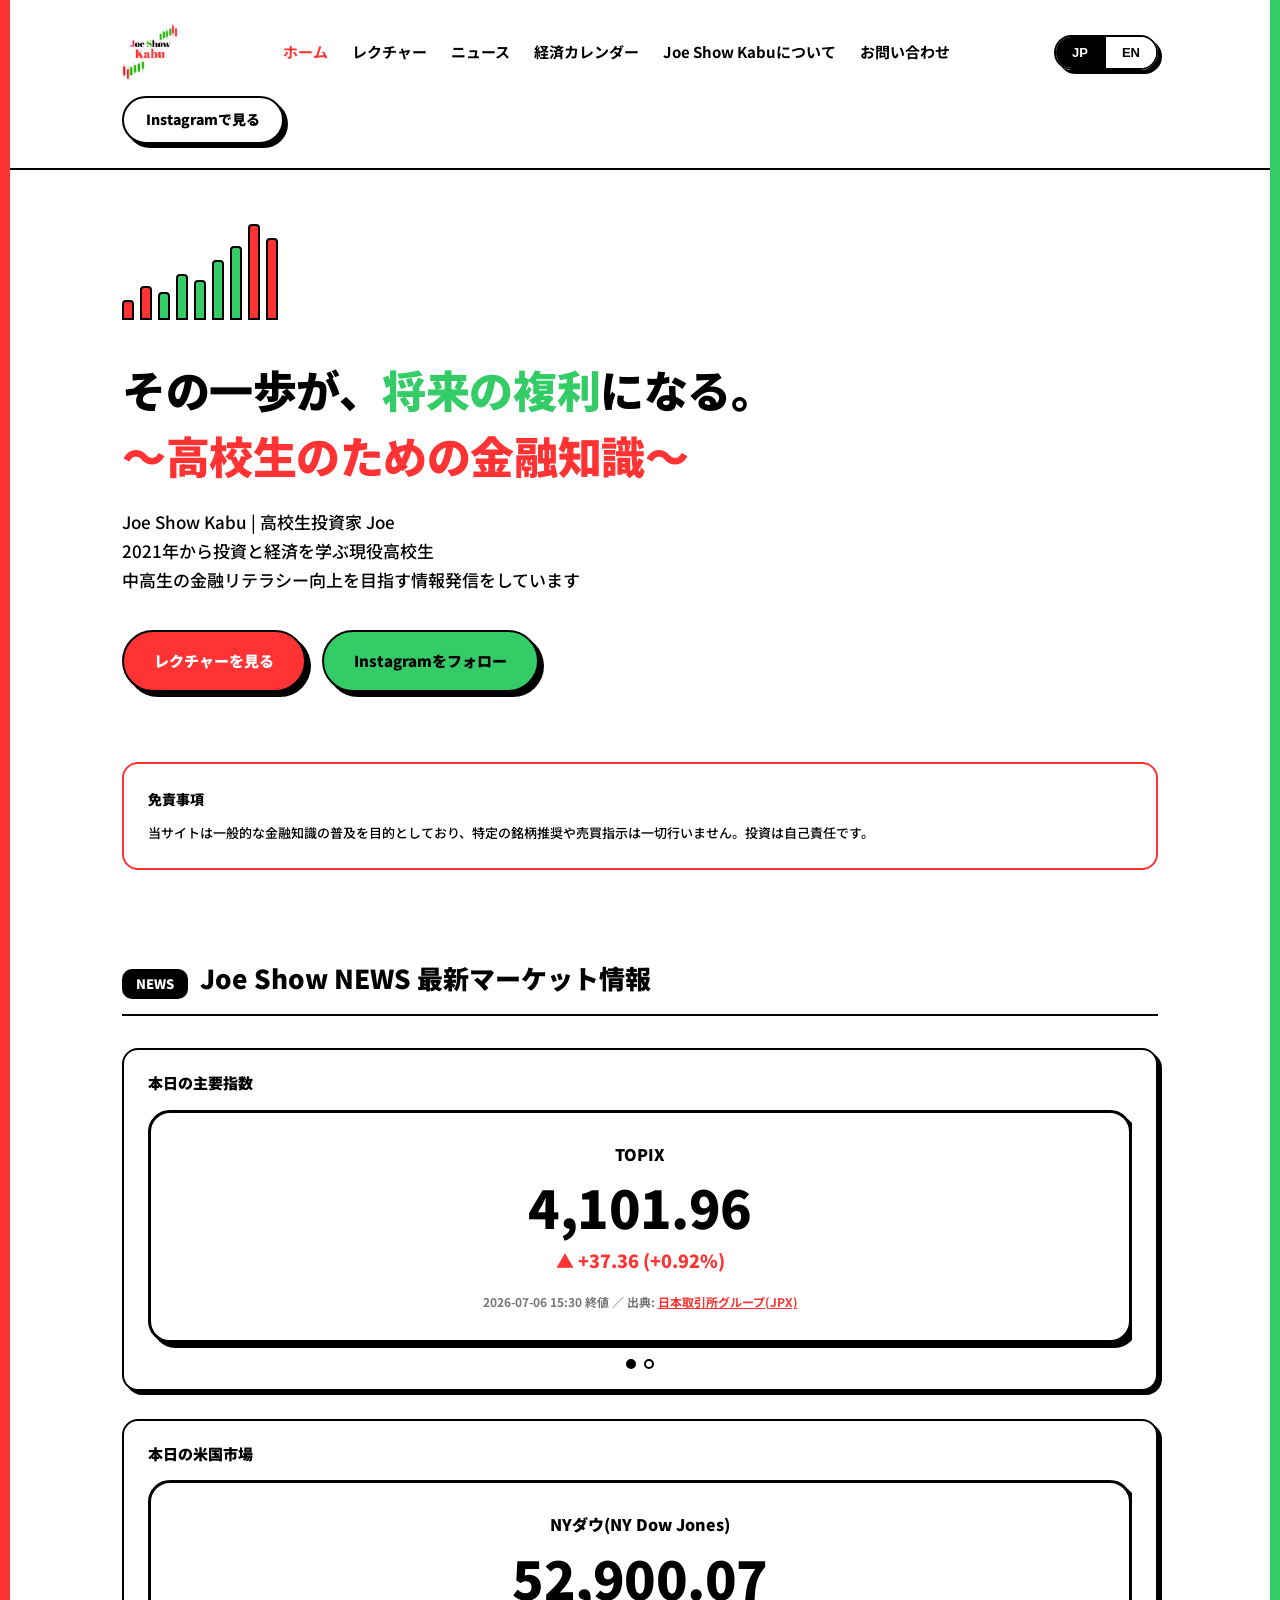
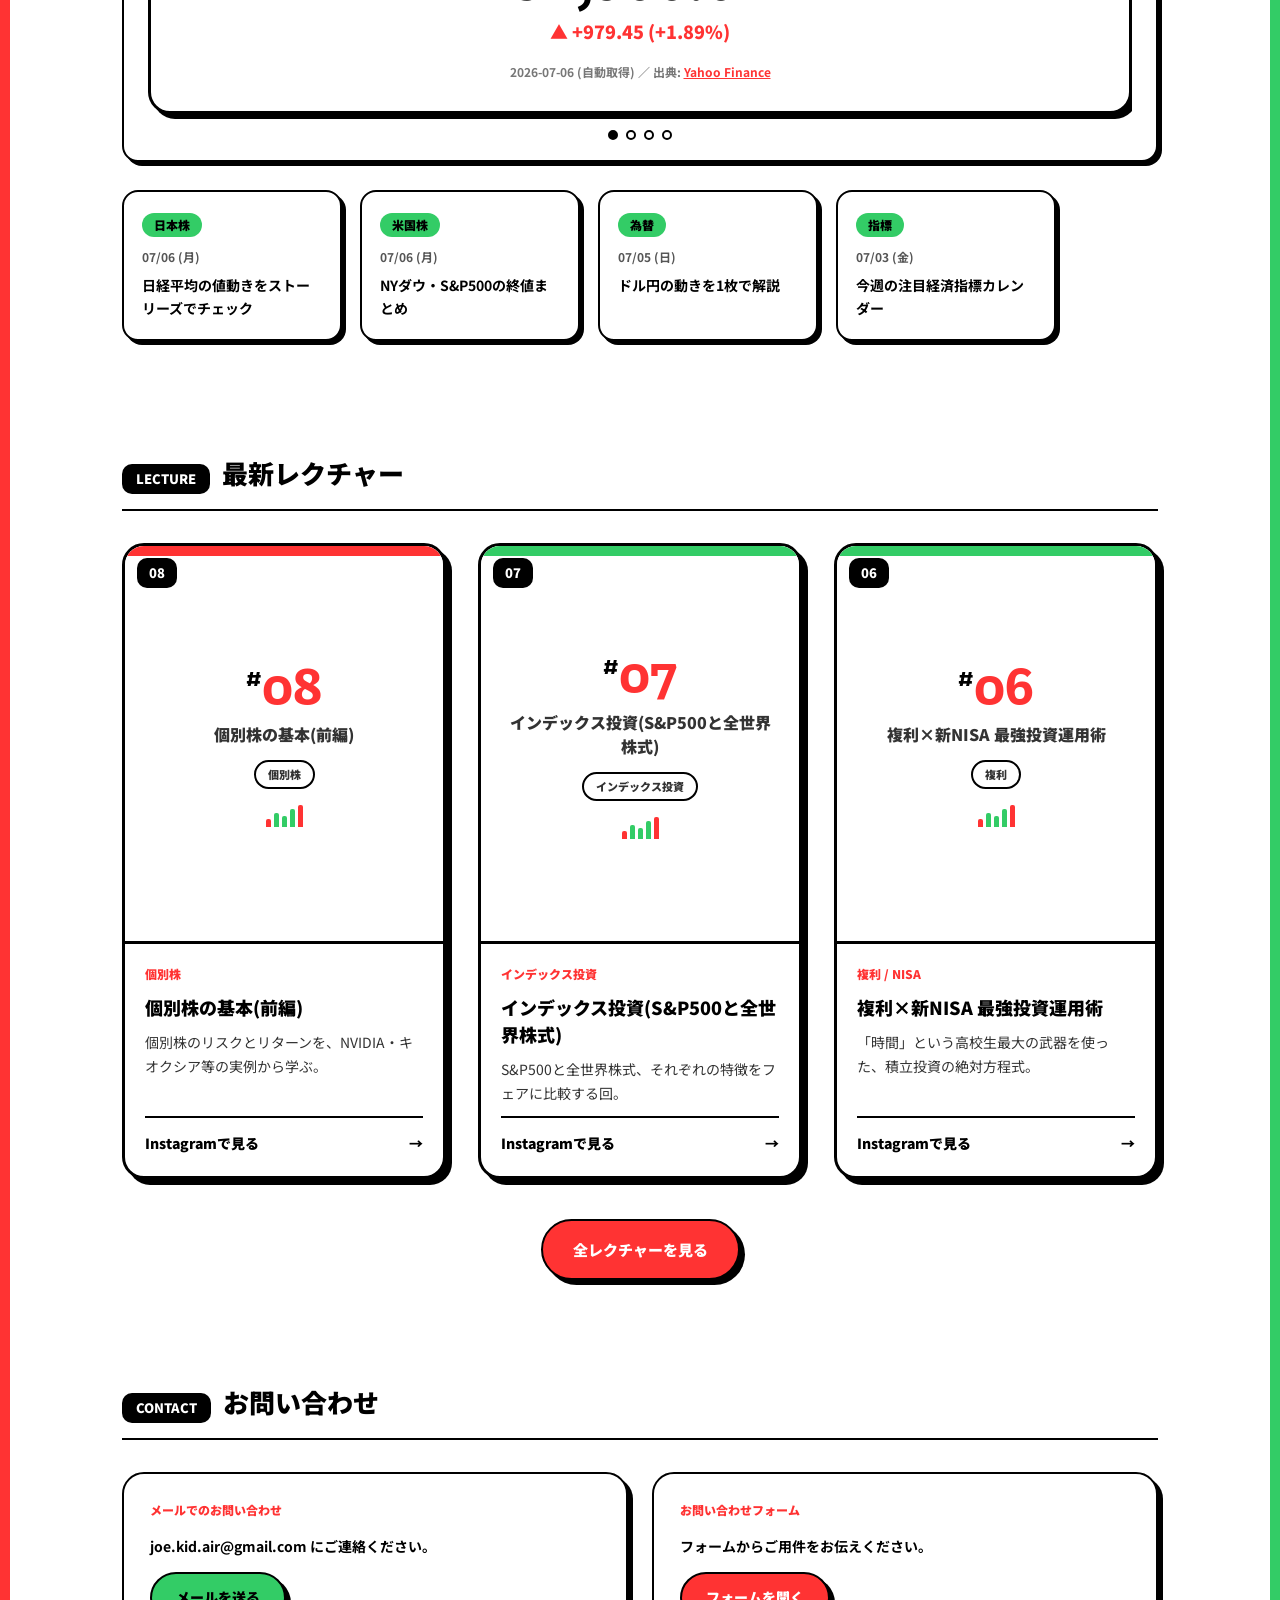
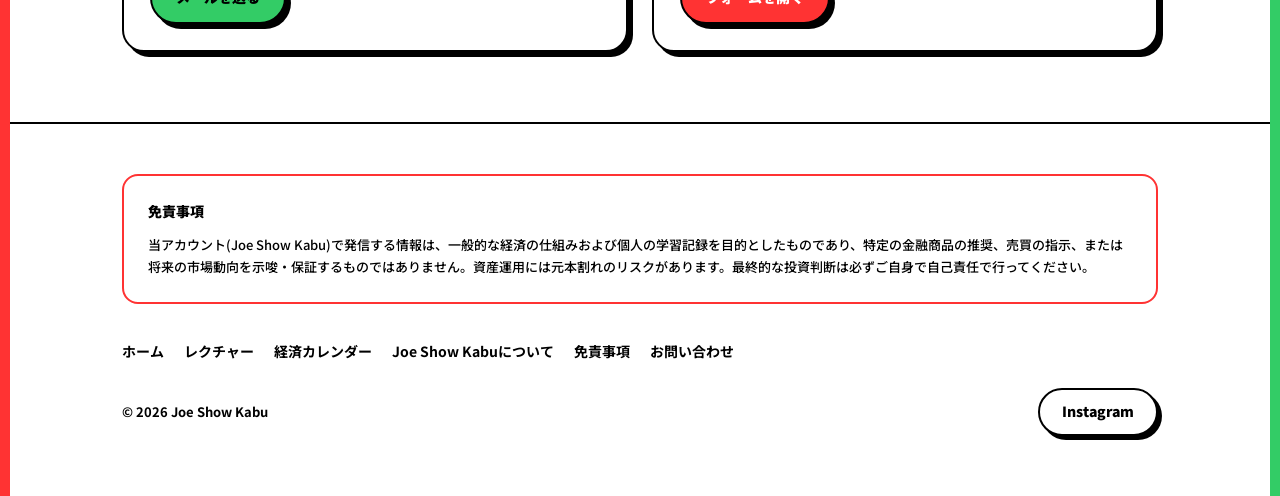
==== index.html @ 4d952b4d "Add a second market carousel for US indices (Dow, S&P500, NASDAQ, 10yr yield) New market_us.json + c" ====
<!DOCTYPE html>
<html lang="ja">
<head>
<meta charset="UTF-8">
<meta name="viewport" content="width=device-width, initial-scale=1.0">
<title>Joe Show Kabu | その一歩が、将来の複利になる。〜高校生のための金融知識〜</title>
<meta name="description" content="中高生向けに株式・投資・お金の仕組みをポップかつ本気で解説するJoe Show Kabuの公式サイト。">
<link rel="preconnect" href="https://fonts.googleapis.com">
<link rel="preconnect" href="https://fonts.gstatic.com" crossorigin>
<link href="https://fonts.googleapis.com/css2?family=Noto+Sans+JP:wght@400;500;700;900&family=Zilla+Slab:wght@700;900&display=swap" rel="stylesheet">
<link rel="stylesheet" href="assets/style.css">
</head>
<body>
<div class="frame">
  <header>
    <div class="container">
      <a href="index.html" class="logo-link"><img src="assets/logo.png" alt="Joe Show Kabu" class="logo-img"></a>
      <nav>
        <ul>
          <li><a href="index.html" class="active" data-i18n="nav.home">Home</a></li>
          <li><a href="lectures.html" data-i18n="nav.lectures">レクチャー</a></li>
          <li><a href="#news" data-i18n="nav.news">NEWS</a></li>
          <li><a href="calendar.html" data-i18n="nav.calendar">経済カレンダー</a></li>
          <li><a href="about.html" data-i18n="nav.about">About</a></li>
          <li><a href="#contact" data-i18n="nav.contact">お問い合わせ</a></li>
        </ul>
      </nav>
      <div class="lang-toggle" id="lang-toggle" role="group" aria-label="Language toggle">
        <button type="button" data-lang="ja" class="active">JP</button>
        <button type="button" data-lang="en">EN</button>
      </div>
      <a href="https://www.instagram.com/joeshowkabu/" target="_blank" rel="noopener" class="btn-insta" data-i18n="nav.insta">Instagramで見る</a>
    </div>
  </header>

  <div class="container">
    <section class="hero">
      <div class="candles" aria-hidden="true">
        <div class="candle" style="height:20px;background:var(--red);"></div>
        <div class="candle" style="height:34px;background:var(--red);"></div>
        <div class="candle" style="height:28px;background:var(--green);"></div>
        <div class="candle" style="height:46px;background:var(--green);"></div>
        <div class="candle" style="height:40px;background:var(--green);"></div>
        <div class="candle" style="height:60px;background:var(--green);"></div>
        <div class="candle" style="height:74px;background:var(--green);"></div>
        <div class="candle" style="height:96px;background:var(--red);"></div>
        <div class="candle" style="height:82px;background:var(--red);"></div>
      </div>
      <h1 data-i18n="hero.title">その一歩が、<span class="hl-green">将来の複利</span>になる。<br><span class="hl-red">〜高校生のための金融知識〜</span></h1>
      <p class="lead" data-i18n="hero.lead">Joe Show Kabu | 高校生投資家 Joe<br>2021年から投資と経済を学ぶ現役高校生<br>中高生の金融リテラシー向上を目指す情報発信をしています</p>
      <div class="cta-row">
        <a href="lectures.html" class="btn btn-primary" data-i18n="hero.cta.lectures">レクチャーを見る</a>
        <a href="https://www.instagram.com/joeshowkabu/" target="_blank" rel="noopener" class="btn btn-secondary" data-i18n="hero.cta.insta">Instagramをフォロー</a>
      </div>
    </section>

    <div class="disclaimer">
      <span class="label" data-i18n="home.disclaimer.label">免責事項</span>
      <span data-i18n="home.disclaimer.text">当サイトは一般的な金融知識の普及を目的としており、特定の銘柄推奨や売買指示は一切行いません。投資は自己責任です。</span>
    </div>

    <section id="news">
      <div class="section-title"><span class="badge">NEWS</span><span data-i18n="news.sectionTitle">Joe Show NEWS 最新マーケット情報</span></div>

      <div class="market-board">
        <div class="market-board-head">
          <span class="market-board-title" data-i18n="market.title">本日の主要指数</span>
        </div>
        <div class="market-carousel" id="market-carousel">
          <div class="market-track" id="market-track">
            <div class="market-slide"><div class="state-msg">読み込み中…</div></div>
          </div>
          <div class="market-dots" id="market-dots"></div>
        </div>
      </div>

      <div class="market-board">
        <div class="market-board-head">
          <span class="market-board-title" data-i18n="market.titleUs">本日の米国市場</span>
        </div>
        <div class="market-carousel" id="market-us-carousel">
          <div class="market-track" id="market-us-track">
            <div class="market-slide"><div class="state-msg">読み込み中…</div></div>
          </div>
          <div class="market-dots" id="market-us-dots"></div>
        </div>
      </div>

      <div class="news-strip" id="news-strip"><div class="state-msg">読み込み中…</div></div>
    </section>

    <section id="lectures">
      <div class="section-title"><span class="badge">LECTURE</span><span data-i18n="lectures.sectionTitle">最新レクチャー</span></div>
      <div class="lecture-grid" id="home-lectures"><div class="state-msg">読み込み中…</div></div>
      <div class="see-all"><a href="lectures.html" class="btn btn-primary" data-i18n="lectures.seeAll">全レクチャーを見る</a></div>
    </section>

    <section id="contact">
      <div class="section-title"><span class="badge">CONTACT</span><span data-i18n="contact.sectionTitle">お問い合わせ</span></div>
      <div class="contact-grid">
        <div class="contact-card">
          <span class="label" data-i18n="contact.email.label">メールでのお問い合わせ</span>
          <p data-i18n="contact.email.text">joe.kid.air@gmail.com にご連絡ください。</p>
          <a href="mailto:joe.kid.air@gmail.com" class="btn btn-secondary" data-i18n="contact.email.btn">メールを送る</a>
        </div>
        <div class="contact-card">
          <span class="label" data-i18n="contact.form.label">お問い合わせフォーム</span>
          <p data-i18n="contact.form.text">フォームからご用件をお伝えください。</p>
          <a href="https://docs.google.com/forms/d/1GYSi4U3zMACP50bkATfypFva-uC0yQ7SLwhLvsP0Hpk/viewform" target="_blank" rel="noopener" class="btn btn-primary" data-i18n="contact.form.btn">フォームを開く</a>
        </div>
      </div>
    </section>
  </div>

  <footer>
    <div class="container">
      <div class="disclaimer">
        <span class="label" data-i18n="home.disclaimer.label">免責事項</span>
        <span data-i18n="footer.disclaimer">当アカウント(Joe Show Kabu)で発信する情報は、一般的な経済の仕組みおよび個人の学習記録を目的としたものであり、特定の金融商品の推奨、売買の指示、または将来の市場動向を示唆・保証するものではありません。資産運用には元本割れのリスクがあります。最終的な投資判断は必ずご自身で自己責任で行ってください。</span>
      </div>
      <div class="footer-nav">
        <a href="index.html" data-i18n="nav.home">Home</a>
        <a href="lectures.html" data-i18n="footer.nav.lectures">レクチャー</a>
        <a href="calendar.html" data-i18n="nav.calendar">経済カレンダー</a>
        <a href="about.html" data-i18n="nav.about">About</a>
        <a href="disclaimer.html" data-i18n="footer.nav.disclaimer">免責事項</a>
        <a href="#contact" data-i18n="footer.nav.contact">お問い合わせ</a>
      </div>
      <div class="footer-bottom">
        <div>&copy; 2026 Joe Show Kabu</div>
        <a href="https://www.instagram.com/joeshowkabu/" target="_blank" rel="noopener" class="btn-insta">Instagram</a>
      </div>
    </div>
  </footer>
</div>
<script src="assets/i18n.js"></script>
<script src="assets/app.js"></script>
<script>
  renderMarketIndices('market-track', 'market-dots', 'market.json');
  renderMarketIndices('market-us-track', 'market-us-dots', 'market_us.json');
  renderNews('news-strip');
  renderHomeLectures('home-lectures');
</script>
</body>
</html>
---- assets/style.css ----
:root{
  --red:#FF3333;
  --green:#33CC66;
  --black:#000000;
  --white:#FFFFFF;
  --ink:#333333;
  --r-sm:10px;
  --r-md:16px;
  --r-lg:22px;
}
*{box-sizing:border-box;}
body{margin:0;font-family:'Noto Sans JP',sans-serif;color:var(--black);background:var(--white);line-height:1.7;}
a{color:inherit;text-decoration:none;}
img{max-width:100%;}
.frame{border-left:10px solid var(--red);border-right:10px solid var(--green);min-height:100vh;}
.container{max-width:1100px;margin:0 auto;padding:0 32px;}

/* header */
header{padding:24px 0;position:sticky;top:0;background:var(--white);z-index:20;border-bottom:2px solid var(--black);}
header .container{display:flex;justify-content:space-between;align-items:center;flex-wrap:wrap;gap:16px;}
.logo-link{display:inline-flex;}
.logo-img{height:56px;width:auto;display:block;}
nav ul{list-style:none;display:flex;gap:24px;margin:0;padding:0;font-weight:700;font-size:15px;flex-wrap:wrap;}
nav ul a:hover{color:var(--red);}
nav ul a.active{color:var(--red);}
.btn-insta{
  border:2px solid var(--black);background:var(--white);border-radius:999px;
  padding:10px 22px;font-weight:900;font-size:14px;
  box-shadow:4px 4px 0 var(--black);display:inline-flex;align-items:center;gap:8px;
  transition:transform .1s, box-shadow .1s;cursor:pointer;white-space:nowrap;
}
.btn-insta:hover{transform:translate(-2px,-2px);box-shadow:6px 6px 0 var(--black);}

/* language toggle */
.lang-toggle{display:inline-flex;border:2px solid var(--black);border-radius:999px;overflow:hidden;box-shadow:4px 4px 0 var(--black);}
.lang-toggle button{border:none;background:var(--white);font-weight:900;font-size:13px;padding:8px 16px;cursor:pointer;color:var(--black);}
.lang-toggle button + button{border-left:2px solid var(--black);}
.lang-toggle button.active{background:var(--black);color:var(--white);}

/* buttons */
.btn{
  border:2px solid var(--black);border-radius:999px;font-weight:900;font-size:15px;
  padding:16px 30px;box-shadow:5px 5px 0 var(--black);
  transition:transform .1s, box-shadow .1s;display:inline-block;cursor:pointer;
}
.btn:hover{transform:translate(-2px,-2px);box-shadow:7px 7px 0 var(--black);}
.btn-primary{background:var(--red);color:var(--white);}
.btn-secondary{background:var(--green);color:var(--black);}

/* section title */
.section-title{
  display:flex;align-items:baseline;gap:12px;flex-wrap:wrap;
  font-size:clamp(20px,3.5vw,26px);font-weight:900;
  border-bottom:2px solid var(--black);padding-bottom:14px;margin:0 0 32px;
}
.section-title .badge{
  background:var(--black);color:var(--white);border-radius:var(--r-sm);
  font-size:13px;padding:4px 14px;font-weight:900;white-space:nowrap;
}
section{padding:50px 0;}

/* market board (本日の主要指数) */
.market-board{border:2px solid var(--black);border-radius:var(--r-md);box-shadow:4px 4px 0 var(--black);background:var(--white);padding:20px 24px;margin-bottom:28px;}
.market-board-head{display:flex;justify-content:space-between;align-items:baseline;flex-wrap:wrap;gap:8px;margin-bottom:14px;}
.market-board-title{font-weight:900;font-size:15px;}

/* market carousel: 1枚=1指標、3秒ごとに自動スライド */
.market-carousel{overflow:hidden;}
.market-track{display:flex;transition:transform .5s ease;}
.market-slide{flex:0 0 100%;border:3px solid var(--black);border-radius:var(--r-lg);box-shadow:5px 5px 0 var(--black);background:var(--white);padding:28px 24px;text-align:center;}
.market-slide .m-name{font-weight:900;font-size:16px;margin-bottom:10px;}
.market-slide .m-value{font-weight:900;font-size:clamp(34px,7vw,52px);line-height:1.1;letter-spacing:-0.01em;}
.market-slide .m-change{font-weight:900;font-size:18px;margin-top:10px;}
.market-slide .m-change.up{color:var(--red);}
.market-slide .m-change.down{color:var(--green);}
.market-slide .m-meta{margin-top:16px;font-size:12px;font-weight:700;color:#777;}
.market-slide .m-meta a{color:var(--red);text-decoration:underline;}
.market-dots{display:flex;justify-content:center;gap:8px;margin-top:16px;}
.market-dots button{width:10px;height:10px;padding:0;border:2px solid var(--black);border-radius:999px;background:var(--white);cursor:pointer;}
.market-dots button.active{background:var(--black);}

/* news strip */
.news-strip{display:flex;gap:18px;overflow-x:auto;padding-bottom:10px;}
.news-card{
  flex:0 0 220px;border:2px solid var(--black);border-radius:var(--r-md);
  box-shadow:4px 4px 0 var(--black);background:var(--white);padding:18px;
  transition:transform .1s, box-shadow .1s;
}
.news-card:hover{transform:translate(-2px,-2px);box-shadow:6px 6px 0 var(--black);}
.news-card .tag{font-weight:900;font-size:12px;background:var(--green);border-radius:999px;display:inline-block;padding:2px 12px;margin-bottom:10px;}
.news-card .date{font-size:12px;color:#555;font-weight:700;margin-bottom:6px;}
.news-card p{font-size:14px;font-weight:700;margin:0;}

/* lecture cards */
.lecture-grid{display:grid;grid-template-columns:repeat(3,1fr);gap:32px;}
.lecture-card{border:3px solid var(--black);border-radius:var(--r-lg);overflow:hidden;box-shadow:6px 6px 0 var(--black);background:var(--white);display:flex;flex-direction:column;transition:transform .1s, box-shadow .1s;}
.lecture-card:hover{transform:translate(-3px,-3px);box-shadow:9px 9px 0 var(--black);}
.lecture-card.upcoming{opacity:0.6;}
.thumb{aspect-ratio:4/5;border-bottom:3px solid var(--black);position:relative;background:#F2F2F2;display:flex;align-items:center;justify-content:center;color:#999;font-weight:700;font-size:13px;text-align:center;overflow:hidden;}
.thumb img{width:100%;height:100%;object-fit:cover;display:block;}
/* 自動生成サムネイル(番号+タイトル) */
.thumb-gen{flex-direction:column;padding:22px;background:var(--white);color:var(--ink);}
.thumb-gen::before{content:"";position:absolute;top:0;left:0;width:100%;height:10px;z-index:1;}
.thumb.side-red.thumb-gen::before{background:var(--red);}
.thumb.side-green.thumb-gen::before{background:var(--green);}
.thumb-gen .t-num{font-family:'Zilla Slab',serif;font-weight:900;font-size:clamp(40px,10vw,54px);line-height:1;color:var(--red);margin-bottom:8px;}
.thumb-gen .t-num .hash{font-size:0.5em;vertical-align:super;color:var(--black);}
.thumb-gen .t-title{font-weight:900;font-size:16px;line-height:1.5;color:var(--ink);}
.thumb-gen .t-cat{margin-top:14px;font-weight:900;font-size:11px;border:2px solid var(--black);border-radius:999px;padding:3px 12px;}
.thumb-gen .mini-candles{display:flex;gap:3px;align-items:flex-end;height:22px;margin-top:16px;}
.thumb-gen .mini-candles i{width:5px;display:block;border-radius:2px 2px 0 0;}
.thumb .num{position:absolute;top:12px;left:12px;background:var(--black);color:var(--white);border-radius:var(--r-sm);font-weight:900;padding:4px 12px;font-size:13px;z-index:2;}
.thumb .soon{position:absolute;bottom:12px;right:12px;background:var(--red);color:var(--white);border-radius:999px;font-weight:900;padding:4px 12px;font-size:12px;z-index:2;}
.lecture-card .body{padding:20px;display:flex;flex-direction:column;gap:10px;flex:1;}
.lecture-card .cat{font-size:12px;font-weight:900;color:var(--red);}
.lecture-card h3{font-size:18px;font-weight:900;margin:0;line-height:1.5;}
.lecture-card .desc{font-size:14px;margin:0;color:var(--ink);flex:1;}
.lecture-card .link{margin-top:auto;font-weight:900;font-size:14px;border-top:2px solid var(--black);padding-top:14px;display:flex;justify-content:space-between;align-items:center;}
.lecture-card .link.disabled{color:#999;}
.see-all{text-align:center;margin-top:40px;}

/* contact */
.contact-grid{display:grid;grid-template-columns:repeat(auto-fit,minmax(240px,1fr));gap:24px;}
.contact-card{border:2px solid var(--black);border-radius:var(--r-lg);box-shadow:5px 5px 0 var(--black);background:var(--white);padding:26px;display:flex;flex-direction:column;gap:14px;transition:transform .1s, box-shadow .1s;}
.contact-card:hover{transform:translate(-2px,-2px);box-shadow:7px 7px 0 var(--black);}
.contact-card .label{font-size:12px;font-weight:900;color:var(--red);}
.contact-card p{font-size:14px;font-weight:700;margin:0;word-break:break-all;}
.contact-card .btn{align-self:flex-start;padding:12px 24px;font-size:14px;}

/* filters */
.filters{display:flex;gap:10px;flex-wrap:wrap;margin:28px 0 40px;}
.filter-pill{border:2px solid var(--black);border-radius:999px;background:var(--white);font-weight:900;font-size:13px;padding:8px 20px;cursor:pointer;transition:transform .05s;}
.filter-pill:hover{transform:translateY(-1px);}
.filter-pill.active{background:var(--black);color:var(--white);}

/* page head */
.page-head{padding:40px 0;}
.page-head h1{font-size:clamp(26px,5vw,36px);font-weight:900;margin:0 0 10px;border-bottom:2px solid var(--black);padding-bottom:20px;}
.page-head p{font-size:15px;font-weight:500;color:var(--ink);margin:14px 0 0;}

/* prose (about / disclaimer pages) */
.prose{padding:10px 0 40px;max-width:760px;}
.prose h2{font-size:22px;font-weight:900;margin:36px 0 14px;display:inline-block;border-bottom:4px solid var(--green);padding-bottom:4px;}
.prose p{font-size:15px;font-weight:500;margin:0 0 18px;}
.prose .highlight{color:var(--red);font-weight:900;}

/* footer */
footer{padding:50px 0 60px;border-top:2px solid var(--black);margin-top:20px;}
.disclaimer{border:2px solid var(--red);border-radius:var(--r-md);padding:24px;font-size:13px;font-weight:500;margin-bottom:36px;}
.disclaimer .label{font-weight:900;font-size:14px;margin-bottom:10px;display:block;}
.footer-nav{display:flex;gap:20px;flex-wrap:wrap;font-size:14px;font-weight:700;margin-bottom:24px;}
.footer-nav a:hover{color:var(--red);}
.footer-bottom{display:flex;justify-content:space-between;align-items:center;flex-wrap:wrap;gap:16px;font-size:13px;font-weight:700;}

/* hero */
.hero{padding:40px 0 70px;}
.candles{display:flex;align-items:flex-end;gap:6px;height:110px;margin-bottom:36px;}
.candle{width:12px;border:2px solid var(--black);border-radius:4px 4px 0 0;}
.hero h1{font-size:clamp(28px,5.5vw,44px);font-weight:900;line-height:1.5;margin:0 0 20px;letter-spacing:-0.01em;}
.hero h1 .hl-red{color:var(--red);}
.hero h1 .hl-green{color:var(--green);}
.hero p.lead{font-size:17px;font-weight:500;max-width:520px;margin:0 0 36px;}
.cta-row{display:flex;gap:16px;flex-wrap:wrap;}

/* economic calendar */
.cal-board{border:3px solid var(--black);border-radius:var(--r-lg);box-shadow:6px 6px 0 var(--black);background:var(--white);padding:24px;margin-bottom:28px;}
.cal-nav{display:flex;justify-content:space-between;align-items:center;gap:12px;margin-bottom:16px;}
.cal-month-label{font-weight:900;font-size:clamp(20px,4vw,26px);}
.cal-nav-btn{border:2px solid var(--black);border-radius:999px;background:var(--white);font-weight:900;font-size:16px;width:44px;height:44px;cursor:pointer;box-shadow:3px 3px 0 var(--black);transition:transform .1s, box-shadow .1s;}
.cal-nav-btn:hover:not(:disabled){transform:translate(-1px,-1px);box-shadow:4px 4px 0 var(--black);}
.cal-nav-btn:disabled{opacity:0.3;cursor:default;}
.cal-legend{display:flex;gap:16px;flex-wrap:wrap;margin-bottom:16px;font-size:13px;font-weight:700;}
.cal-legend-item{display:inline-flex;align-items:center;gap:6px;}
.cal-legend-item i{width:10px;height:10px;border-radius:999px;border:1px solid var(--black);display:inline-block;}
.cal-grid{display:grid;grid-template-columns:repeat(7,1fr);gap:6px;}
.cal-wd{text-align:center;font-weight:900;font-size:12px;padding:6px 0;border-bottom:2px solid var(--black);}
.cal-wd.sun{color:var(--red);}
.cal-wd.sat{color:var(--green);}
.cal-cell{position:relative;aspect-ratio:1/1;border:2px solid var(--black);border-radius:var(--r-sm);background:var(--white);font-family:inherit;cursor:pointer;padding:4px;display:flex;flex-direction:column;align-items:center;justify-content:flex-start;gap:4px;transition:transform .08s, box-shadow .08s;}
.cal-cell:hover{transform:translate(-1px,-1px);box-shadow:3px 3px 0 var(--black);}
.cal-cell.empty{border:none;background:none;cursor:default;pointer-events:none;}
.cal-cell .cal-day{font-weight:900;font-size:14px;line-height:1;margin-top:4px;}
.cal-cell.today{background:var(--black);}
.cal-cell.today .cal-day{color:var(--white);}
.cal-cell.selected{box-shadow:3px 3px 0 var(--black);outline:3px solid var(--red);outline-offset:-3px;}
.cal-dots{display:flex;gap:3px;flex-wrap:wrap;justify-content:center;}
.cal-dots i{width:8px;height:8px;border-radius:999px;display:inline-block;border:1px solid var(--black);}
.cal-detail{border:3px solid var(--black);border-radius:var(--r-lg);box-shadow:6px 6px 0 var(--black);background:var(--white);padding:24px;margin-bottom:20px;}
.cal-detail-head{font-weight:900;font-size:18px;border-bottom:2px solid var(--black);padding-bottom:10px;margin-bottom:16px;}
.cal-noevents{font-weight:700;color:#888;margin:0;font-size:14px;}
.cal-event{border:2px solid var(--black);border-left:10px solid var(--black);border-radius:var(--r-md);padding:16px 18px;margin-bottom:14px;}
.cal-event:last-child{margin-bottom:0;}
.cal-event-cat{display:inline-block;color:var(--white);border-radius:999px;font-weight:900;font-size:11px;padding:2px 12px;margin-bottom:8px;border:1px solid var(--black);}
.cal-event-title{font-weight:900;font-size:16px;}
.cal-event-desc{font-size:13px;font-weight:500;margin:8px 0 0;color:var(--ink);}
.cal-sources{font-size:12px;font-weight:700;color:#777;line-height:2;}
.cal-sources a{color:var(--red);text-decoration:underline;}

/* loading / empty */
.state-msg{padding:40px 0;font-weight:700;color:#888;text-align:center;}

@media (max-width:900px){
  .lecture-grid{grid-template-columns:repeat(2,1fr);}
}

@media (max-width:600px){
  .container{padding:0 20px;}
  nav ul{gap:16px;font-size:14px;}
  .logo-img{height:44px;}
  .lecture-grid{grid-template-columns:1fr;}
  .cal-board{padding:14px;}
  .cal-grid{gap:4px;}
  .cal-cell .cal-day{font-size:12px;}
  .cal-dots i{width:6px;height:6px;}
}
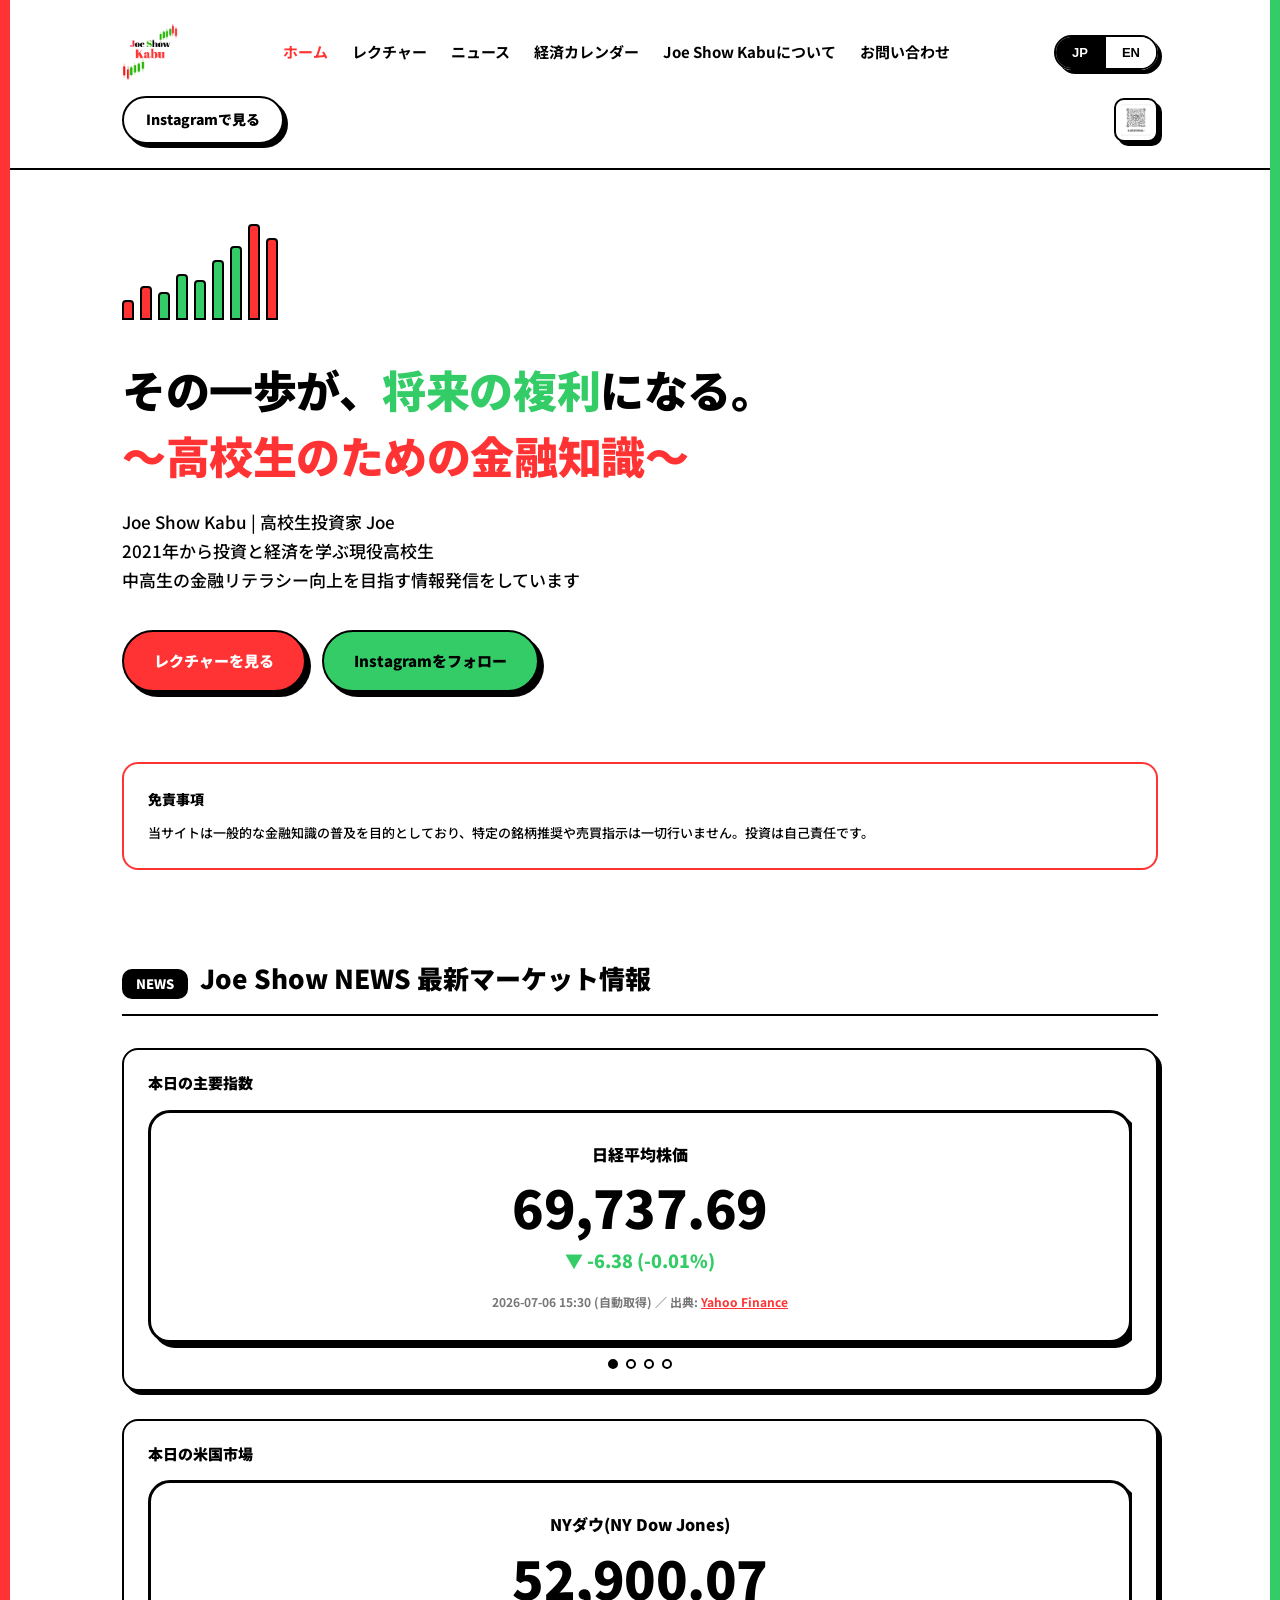
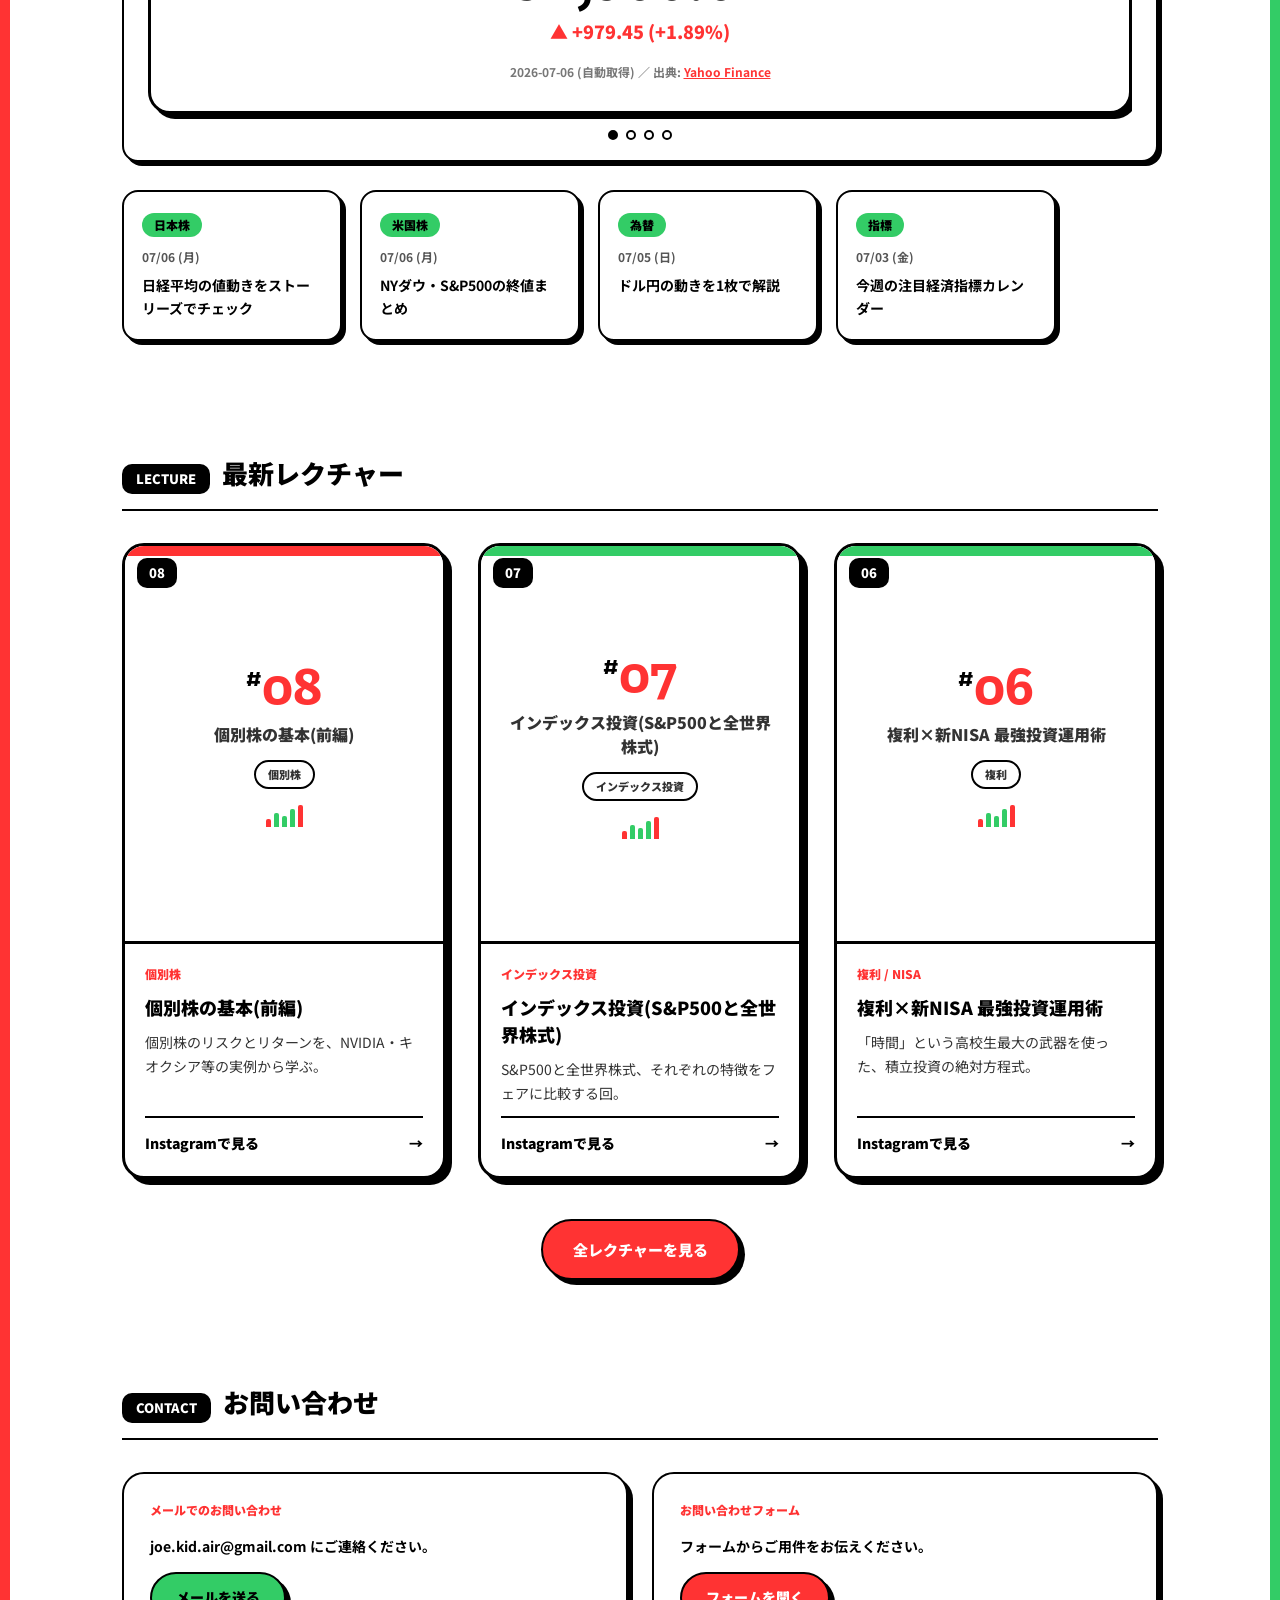
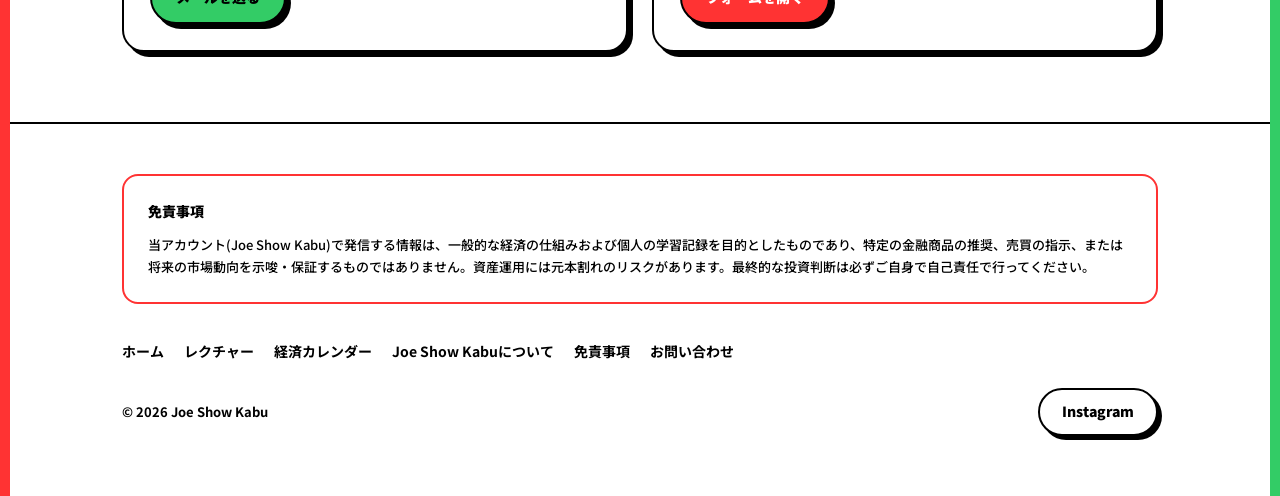
==== commit 2316123f: "Add Instagram QR code button next to the header Instagram link Cropped the QR (@joeshowkabu) out of " ====
--- a/index.html
+++ b/index.html
@@ -30,8 +30,19 @@
         <button type="button" data-lang="en">EN</button>
       </div>
       <a href="https://www.instagram.com/joeshowkabu/" target="_blank" rel="noopener" class="btn-insta" data-i18n="nav.insta">Instagramで見る</a>
+      <button type="button" id="qr-btn" class="qr-btn" aria-label="Instagram QRコードを表示">
+        <img src="assets/instagram-qr.png" alt="" aria-hidden="true">
+      </button>
     </div>
   </header>
+
+  <div class="qr-modal" id="qr-modal">
+    <div class="qr-modal-card">
+      <button type="button" class="qr-modal-close" aria-label="閉じる">×</button>
+      <img src="assets/instagram-qr.png" alt="Joe Show Kabu Instagram QRコード (@joeshowkabu)">
+      <div class="qr-modal-title" data-i18n="qr.modalTitle">QRコードを読み取ってフォロー</div>
+    </div>
+  </div>
 
   <div class="container">
     <section class="hero">
--- a/assets/style.css
+++ b/assets/style.css
@@ -30,6 +30,22 @@
   transition:transform .1s, box-shadow .1s;cursor:pointer;white-space:nowrap;
 }
 .btn-insta:hover{transform:translate(-2px,-2px);box-shadow:6px 6px 0 var(--black);}
+
+/* instagram QR button + modal */
+.qr-btn{
+  border:2px solid var(--black);background:var(--white);border-radius:var(--r-sm);
+  width:44px;height:44px;padding:4px;box-shadow:4px 4px 0 var(--black);
+  display:inline-flex;align-items:center;justify-content:center;cursor:pointer;
+  transition:transform .1s, box-shadow .1s;
+}
+.qr-btn:hover{transform:translate(-2px,-2px);box-shadow:6px 6px 0 var(--black);}
+.qr-btn img{width:100%;height:100%;object-fit:contain;display:block;}
+.qr-modal{position:fixed;inset:0;background:rgba(0,0,0,0.6);z-index:100;display:none;align-items:center;justify-content:center;padding:20px;}
+.qr-modal.open{display:flex;}
+.qr-modal-card{position:relative;background:var(--white);border:3px solid var(--black);border-radius:var(--r-lg);box-shadow:8px 8px 0 var(--black);padding:32px;max-width:320px;width:100%;text-align:center;}
+.qr-modal-card img{width:100%;max-width:220px;border-radius:var(--r-md);margin:0 auto 16px;display:block;}
+.qr-modal-title{font-weight:900;font-size:16px;margin-bottom:16px;}
+.qr-modal-close{position:absolute;top:-14px;right:-14px;width:36px;height:36px;border:2px solid var(--black);border-radius:999px;background:var(--white);font-weight:900;font-size:16px;cursor:pointer;box-shadow:3px 3px 0 var(--black);}
 
 /* language toggle */
 .lang-toggle{display:inline-flex;border:2px solid var(--black);border-radius:999px;overflow:hidden;box-shadow:4px 4px 0 var(--black);}
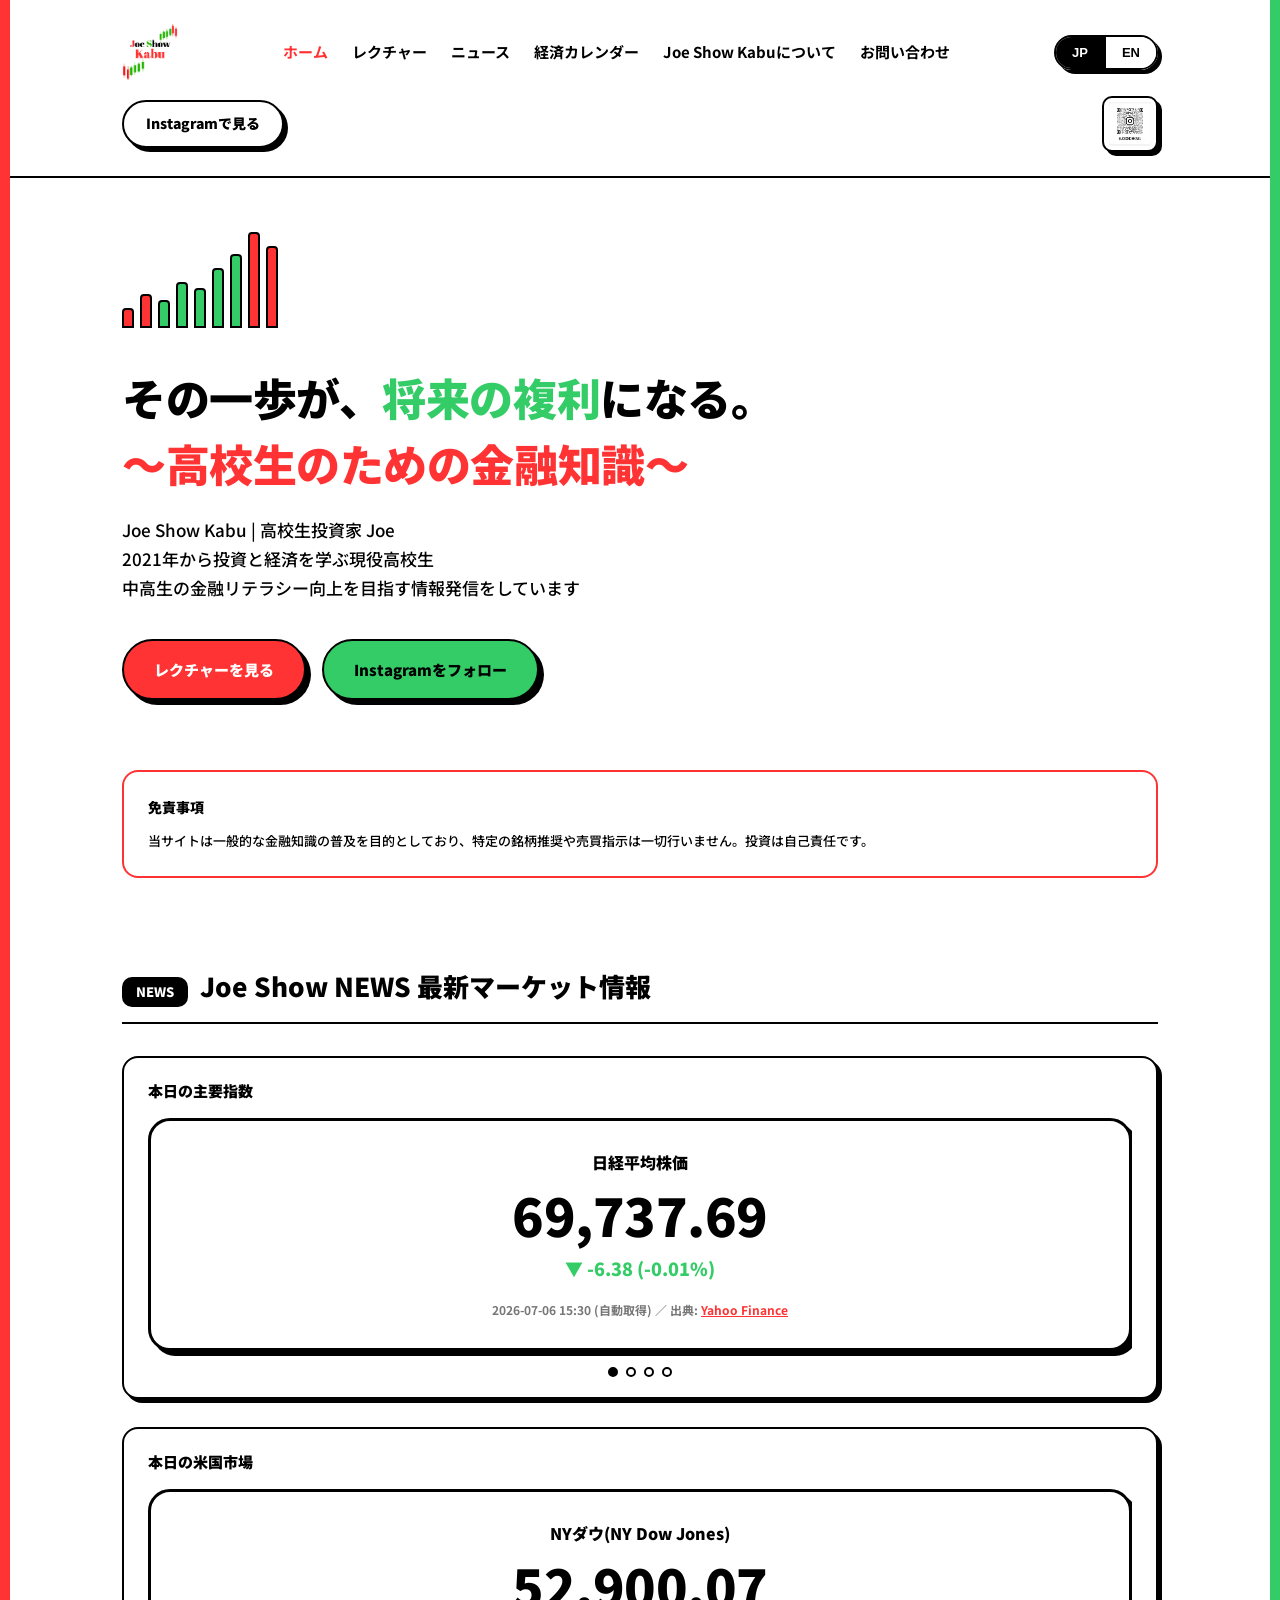
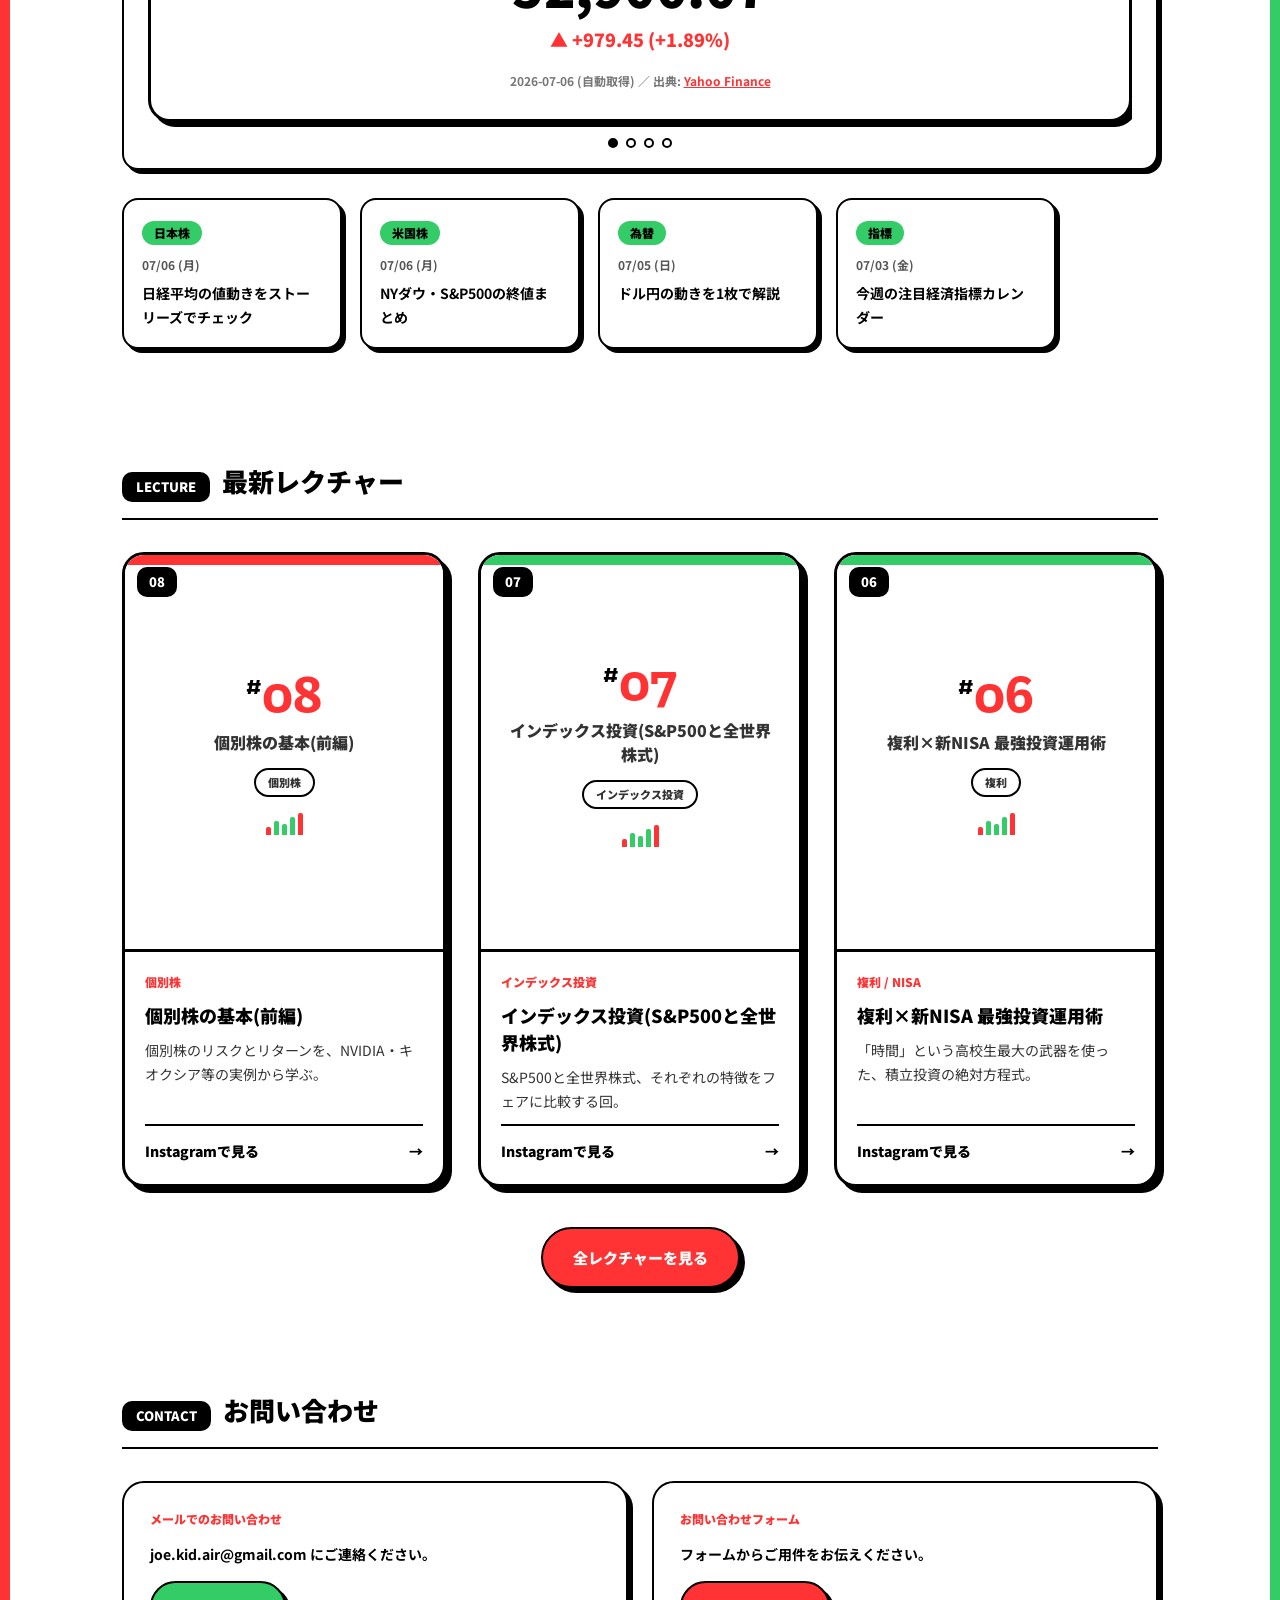
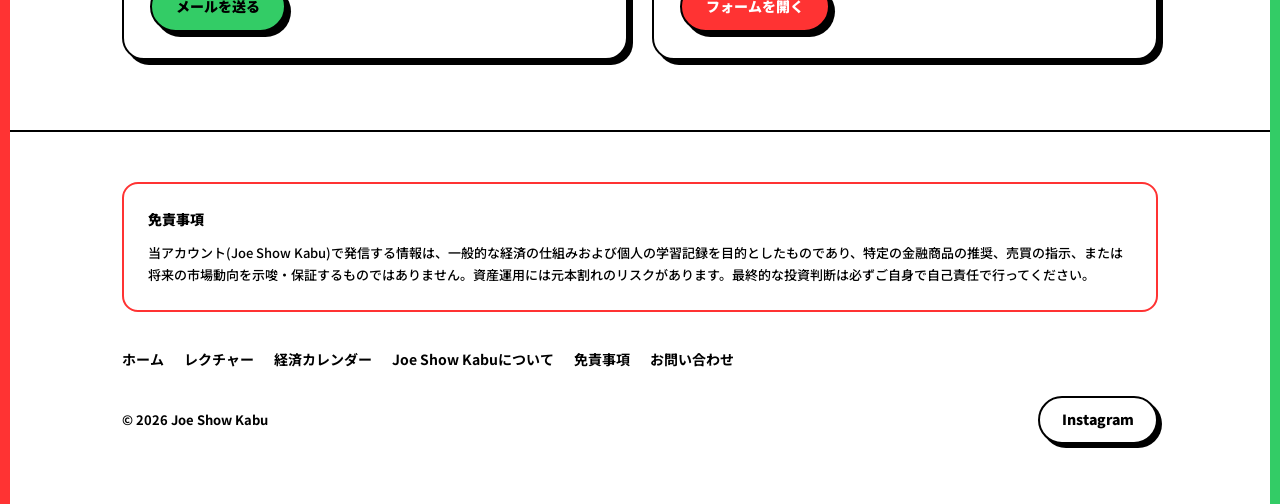
==== commit e5345abd: "Show the Instagram QR code inline instead of behind a click-to-open modal Replaced the qr-btn icon +" ====
--- a/index.html
+++ b/index.html
@@ -30,19 +30,11 @@
         <button type="button" data-lang="en">EN</button>
       </div>
       <a href="https://www.instagram.com/joeshowkabu/" target="_blank" rel="noopener" class="btn-insta" data-i18n="nav.insta">Instagramで見る</a>
-      <button type="button" id="qr-btn" class="qr-btn" aria-label="Instagram QRコードを表示">
-        <img src="assets/instagram-qr.png" alt="" aria-hidden="true">
-      </button>
+      <div class="qr-inline">
+        <img src="assets/instagram-qr.png" alt="Joe Show Kabu Instagram QRコード (@joeshowkabu)">
+      </div>
     </div>
   </header>
-
-  <div class="qr-modal" id="qr-modal">
-    <div class="qr-modal-card">
-      <button type="button" class="qr-modal-close" aria-label="閉じる">×</button>
-      <img src="assets/instagram-qr.png" alt="Joe Show Kabu Instagram QRコード (@joeshowkabu)">
-      <div class="qr-modal-title" data-i18n="qr.modalTitle">QRコードを読み取ってフォロー</div>
-    </div>
-  </div>
 
   <div class="container">
     <section class="hero">
--- a/assets/style.css
+++ b/assets/style.css
@@ -31,21 +31,13 @@
 }
 .btn-insta:hover{transform:translate(-2px,-2px);box-shadow:6px 6px 0 var(--black);}
 
-/* instagram QR button + modal */
-.qr-btn{
+/* instagram QR code (常時表示) */
+.qr-inline{
   border:2px solid var(--black);background:var(--white);border-radius:var(--r-sm);
-  width:44px;height:44px;padding:4px;box-shadow:4px 4px 0 var(--black);
-  display:inline-flex;align-items:center;justify-content:center;cursor:pointer;
-  transition:transform .1s, box-shadow .1s;
-}
-.qr-btn:hover{transform:translate(-2px,-2px);box-shadow:6px 6px 0 var(--black);}
-.qr-btn img{width:100%;height:100%;object-fit:contain;display:block;}
-.qr-modal{position:fixed;inset:0;background:rgba(0,0,0,0.6);z-index:100;display:none;align-items:center;justify-content:center;padding:20px;}
-.qr-modal.open{display:flex;}
-.qr-modal-card{position:relative;background:var(--white);border:3px solid var(--black);border-radius:var(--r-lg);box-shadow:8px 8px 0 var(--black);padding:32px;max-width:320px;width:100%;text-align:center;}
-.qr-modal-card img{width:100%;max-width:220px;border-radius:var(--r-md);margin:0 auto 16px;display:block;}
-.qr-modal-title{font-weight:900;font-size:16px;margin-bottom:16px;}
-.qr-modal-close{position:absolute;top:-14px;right:-14px;width:36px;height:36px;border:2px solid var(--black);border-radius:999px;background:var(--white);font-weight:900;font-size:16px;cursor:pointer;box-shadow:3px 3px 0 var(--black);}
+  width:56px;height:56px;padding:4px;box-shadow:4px 4px 0 var(--black);
+  display:inline-flex;align-items:center;justify-content:center;
+}
+.qr-inline img{width:100%;height:100%;object-fit:contain;display:block;}
 
 /* language toggle */
 .lang-toggle{display:inline-flex;border:2px solid var(--black);border-radius:999px;overflow:hidden;box-shadow:4px 4px 0 var(--black);}
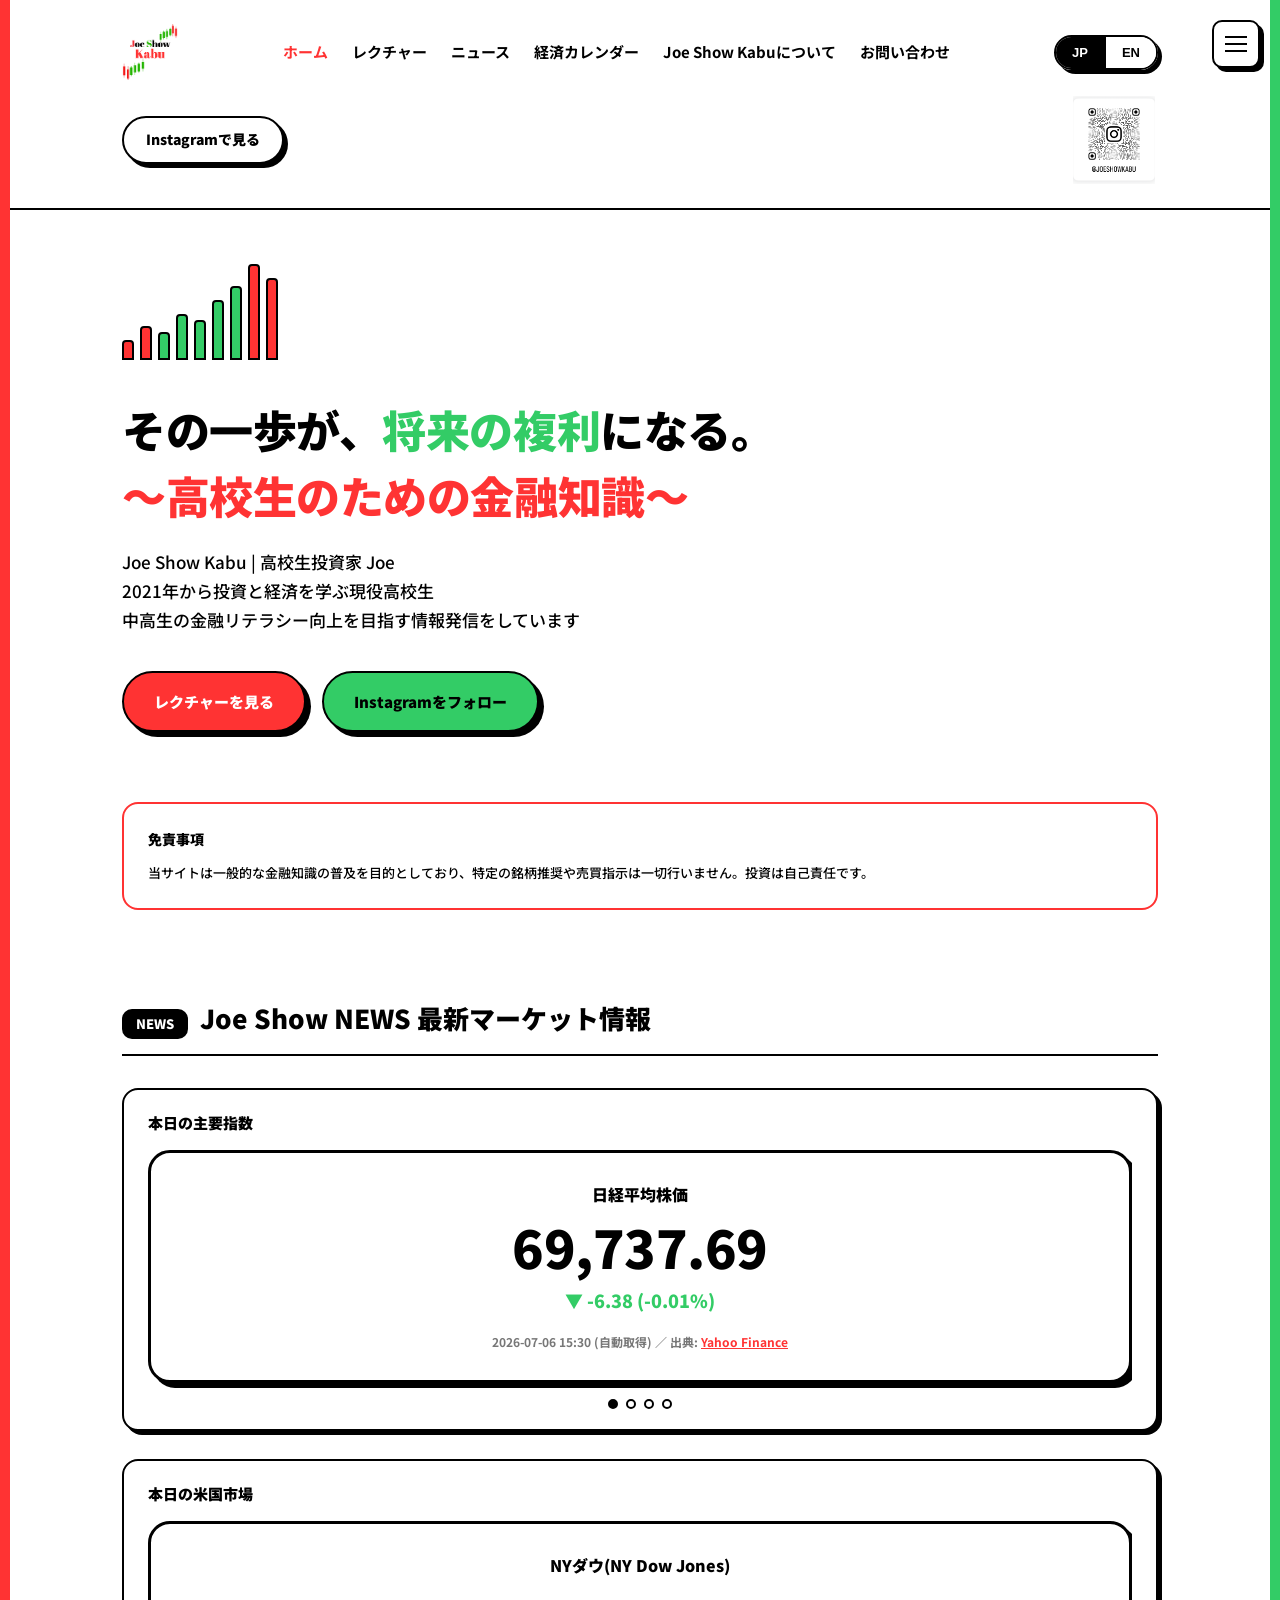
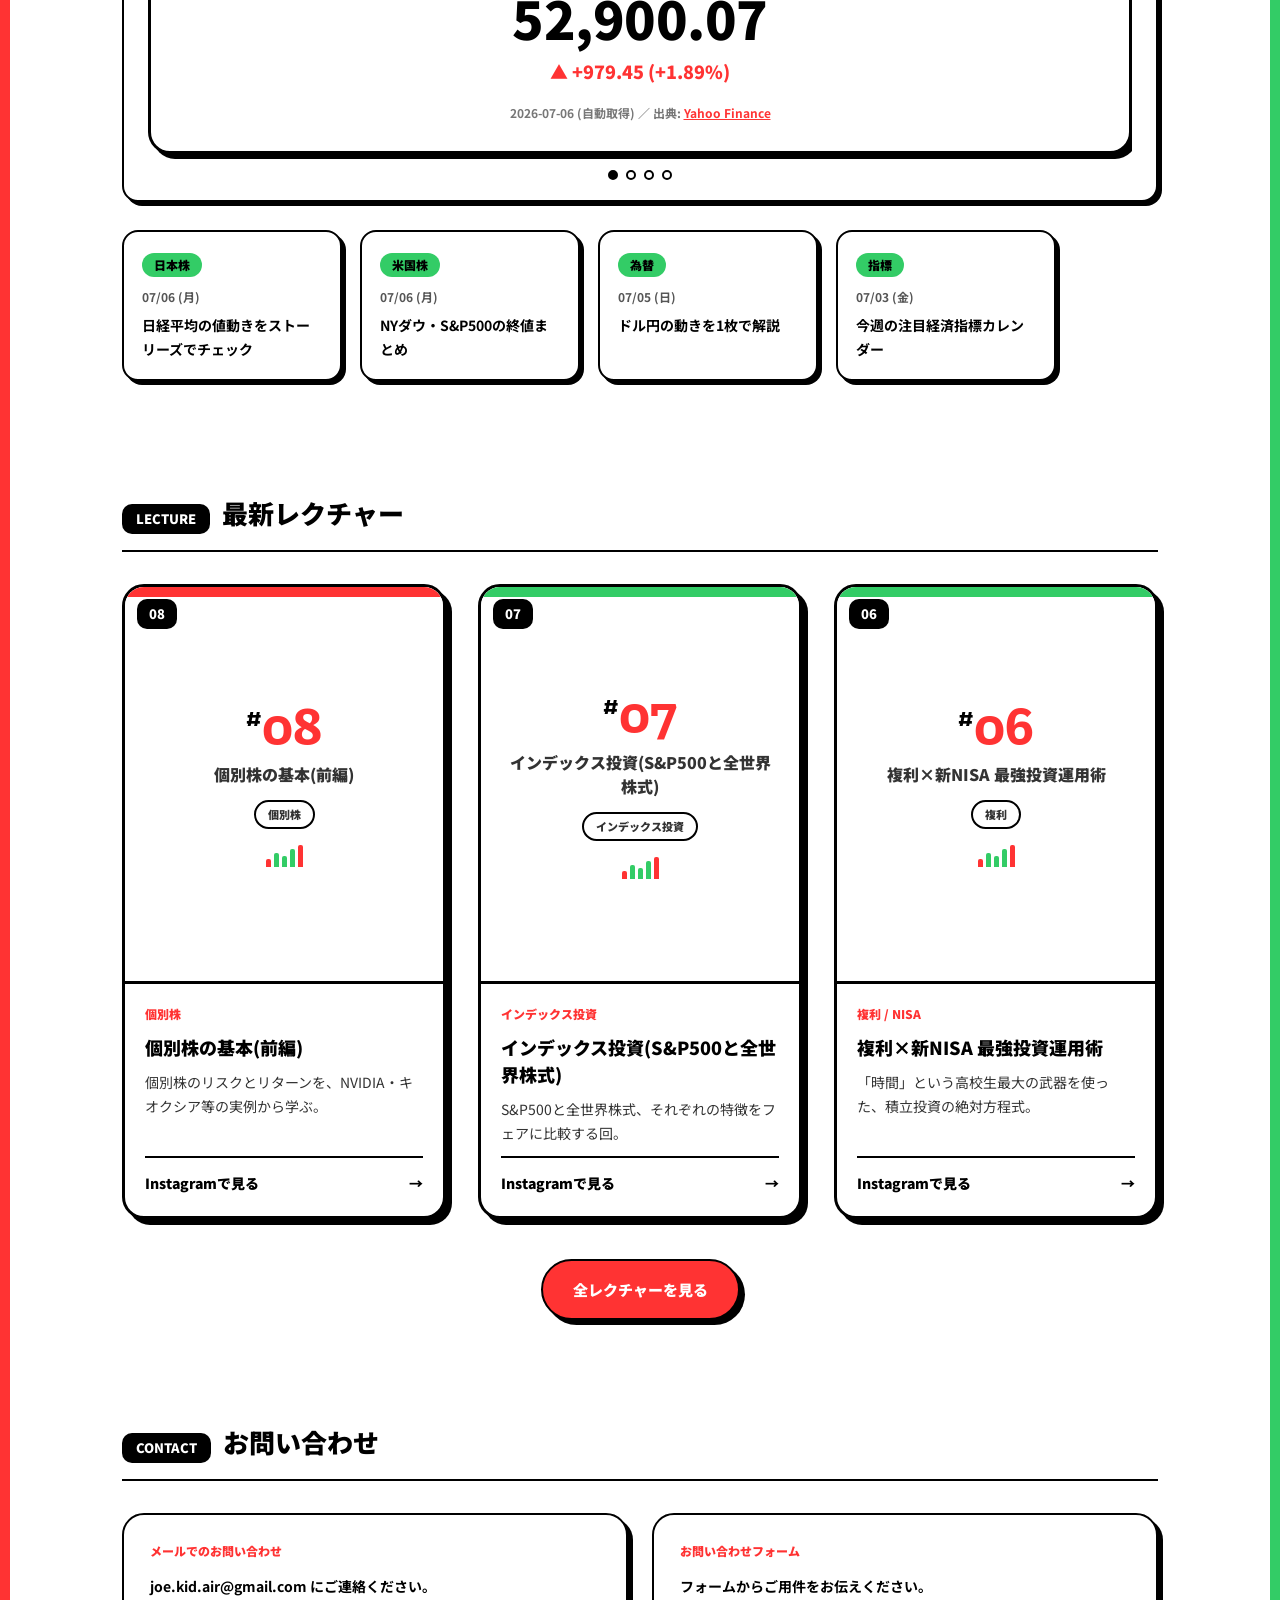
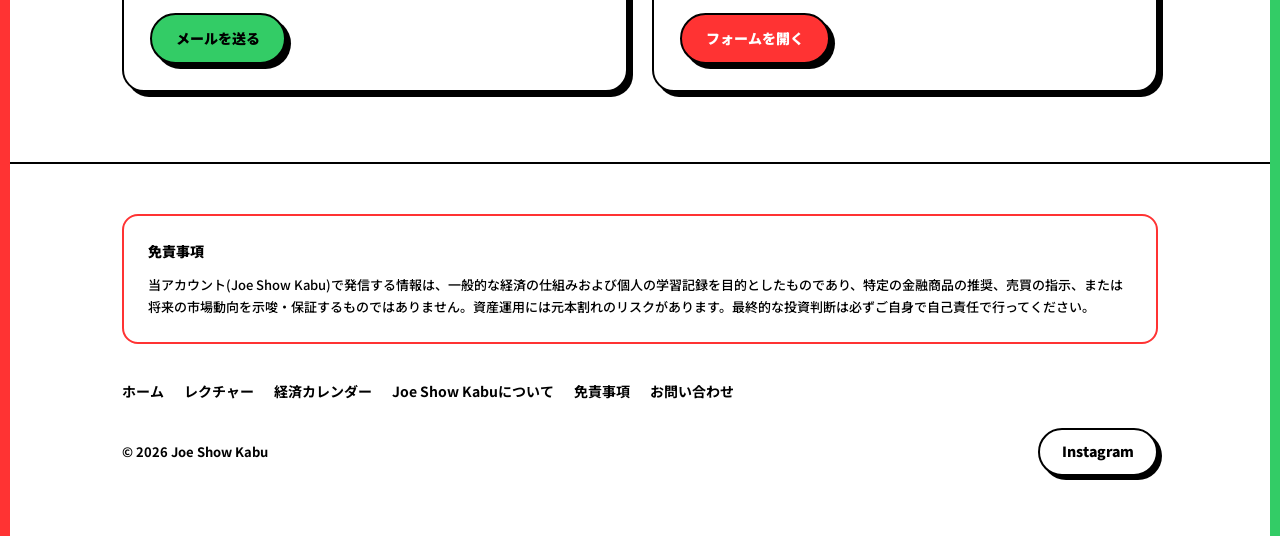
==== commit c024197e: "Header only reappears at page top; add always-visible hamburger menu - initHeaderCollapse now hides " ====
--- a/index.html
+++ b/index.html
@@ -35,6 +35,29 @@
       </div>
     </div>
   </header>
+
+  <button type="button" id="menu-toggle" class="menu-toggle" aria-label="メニューを開く">
+    <span></span><span></span><span></span>
+  </button>
+  <div class="menu-backdrop" id="menu-backdrop"></div>
+  <div class="menu-drawer" id="menu-drawer">
+    <button type="button" id="menu-drawer-close" class="menu-drawer-close" aria-label="閉じる">×</button>
+      <nav>
+        <ul>
+          <li><a href="index.html" class="active" data-i18n="nav.home">Home</a></li>
+          <li><a href="lectures.html" data-i18n="nav.lectures">レクチャー</a></li>
+          <li><a href="#news" data-i18n="nav.news">NEWS</a></li>
+          <li><a href="calendar.html" data-i18n="nav.calendar">経済カレンダー</a></li>
+          <li><a href="about.html" data-i18n="nav.about">About</a></li>
+          <li><a href="#contact" data-i18n="nav.contact">お問い合わせ</a></li>
+        </ul>
+      </nav>
+    <div class="lang-toggle" role="group" aria-label="Language toggle">
+      <button type="button" data-lang="ja" class="active">JP</button>
+      <button type="button" data-lang="en">EN</button>
+    </div>
+    <a href="https://www.instagram.com/joeshowkabu/" target="_blank" rel="noopener" class="btn-insta" data-i18n="nav.insta">Instagramで見る</a>
+  </div>
 
   <div class="container">
     <section class="hero">
--- a/assets/style.css
+++ b/assets/style.css
@@ -16,7 +16,8 @@
 .container{max-width:1100px;margin:0 auto;padding:0 32px;}
 
 /* header */
-header{padding:24px 0;position:sticky;top:0;background:var(--white);z-index:20;border-bottom:2px solid var(--black);}
+header{padding:24px 0;position:sticky;top:0;background:var(--white);z-index:20;border-bottom:2px solid var(--black);transition:transform .25s ease;}
+header.header-hidden{transform:translateY(-100%);}
 header .container{display:flex;justify-content:space-between;align-items:center;flex-wrap:wrap;gap:16px;}
 .logo-link{display:inline-flex;}
 .logo-img{height:56px;width:auto;display:block;}
@@ -31,13 +32,41 @@
 }
 .btn-insta:hover{transform:translate(-2px,-2px);box-shadow:6px 6px 0 var(--black);}
 
-/* instagram QR code (常時表示) */
-.qr-inline{
-  border:2px solid var(--black);background:var(--white);border-radius:var(--r-sm);
-  width:56px;height:56px;padding:4px;box-shadow:4px 4px 0 var(--black);
-  display:inline-flex;align-items:center;justify-content:center;
-}
-.qr-inline img{width:100%;height:100%;object-fit:contain;display:block;}
+/* menu toggle (常時表示・ヘッダーが隠れていても操作可能) */
+.menu-toggle{
+  position:fixed;top:20px;right:20px;z-index:30;
+  width:48px;height:48px;border:2px solid var(--black);border-radius:var(--r-sm);
+  background:var(--white);box-shadow:4px 4px 0 var(--black);cursor:pointer;
+  display:flex;flex-direction:column;align-items:center;justify-content:center;gap:5px;
+  transition:transform .1s, box-shadow .1s;
+}
+.menu-toggle:hover{transform:translate(-2px,-2px);box-shadow:6px 6px 0 var(--black);}
+.menu-toggle span{width:22px;height:2px;background:var(--black);display:block;}
+
+.menu-backdrop{position:fixed;inset:0;background:rgba(0,0,0,0.6);z-index:40;display:none;}
+.menu-backdrop.open{display:block;}
+.menu-drawer{
+  position:fixed;top:0;right:0;height:100%;width:min(300px,80vw);
+  background:var(--white);border-left:3px solid var(--black);z-index:41;
+  padding:80px 28px 28px;box-sizing:border-box;
+  transform:translateX(100%);transition:transform .25s ease;
+  display:flex;flex-direction:column;gap:28px;overflow-y:auto;
+}
+.menu-drawer.open{transform:translateX(0);}
+.menu-drawer-close{
+  position:absolute;top:20px;right:20px;width:40px;height:40px;
+  border:2px solid var(--black);border-radius:999px;background:var(--white);
+  font-weight:900;font-size:18px;cursor:pointer;box-shadow:3px 3px 0 var(--black);
+}
+.menu-drawer nav ul{list-style:none;display:flex;flex-direction:column;gap:20px;margin:0;padding:0;font-weight:900;font-size:18px;}
+.menu-drawer nav ul a:hover{color:var(--red);}
+.menu-drawer nav ul a.active{color:var(--red);}
+.menu-drawer .lang-toggle{align-self:flex-start;}
+.menu-drawer .btn-insta{align-self:flex-start;}
+
+/* instagram QR code (常時表示・枠なし) */
+.qr-inline{display:inline-flex;align-items:center;justify-content:center;}
+.qr-inline img{width:88px;height:88px;object-fit:contain;display:block;}
 
 /* language toggle */
 .lang-toggle{display:inline-flex;border:2px solid var(--black);border-radius:999px;overflow:hidden;box-shadow:4px 4px 0 var(--black);}
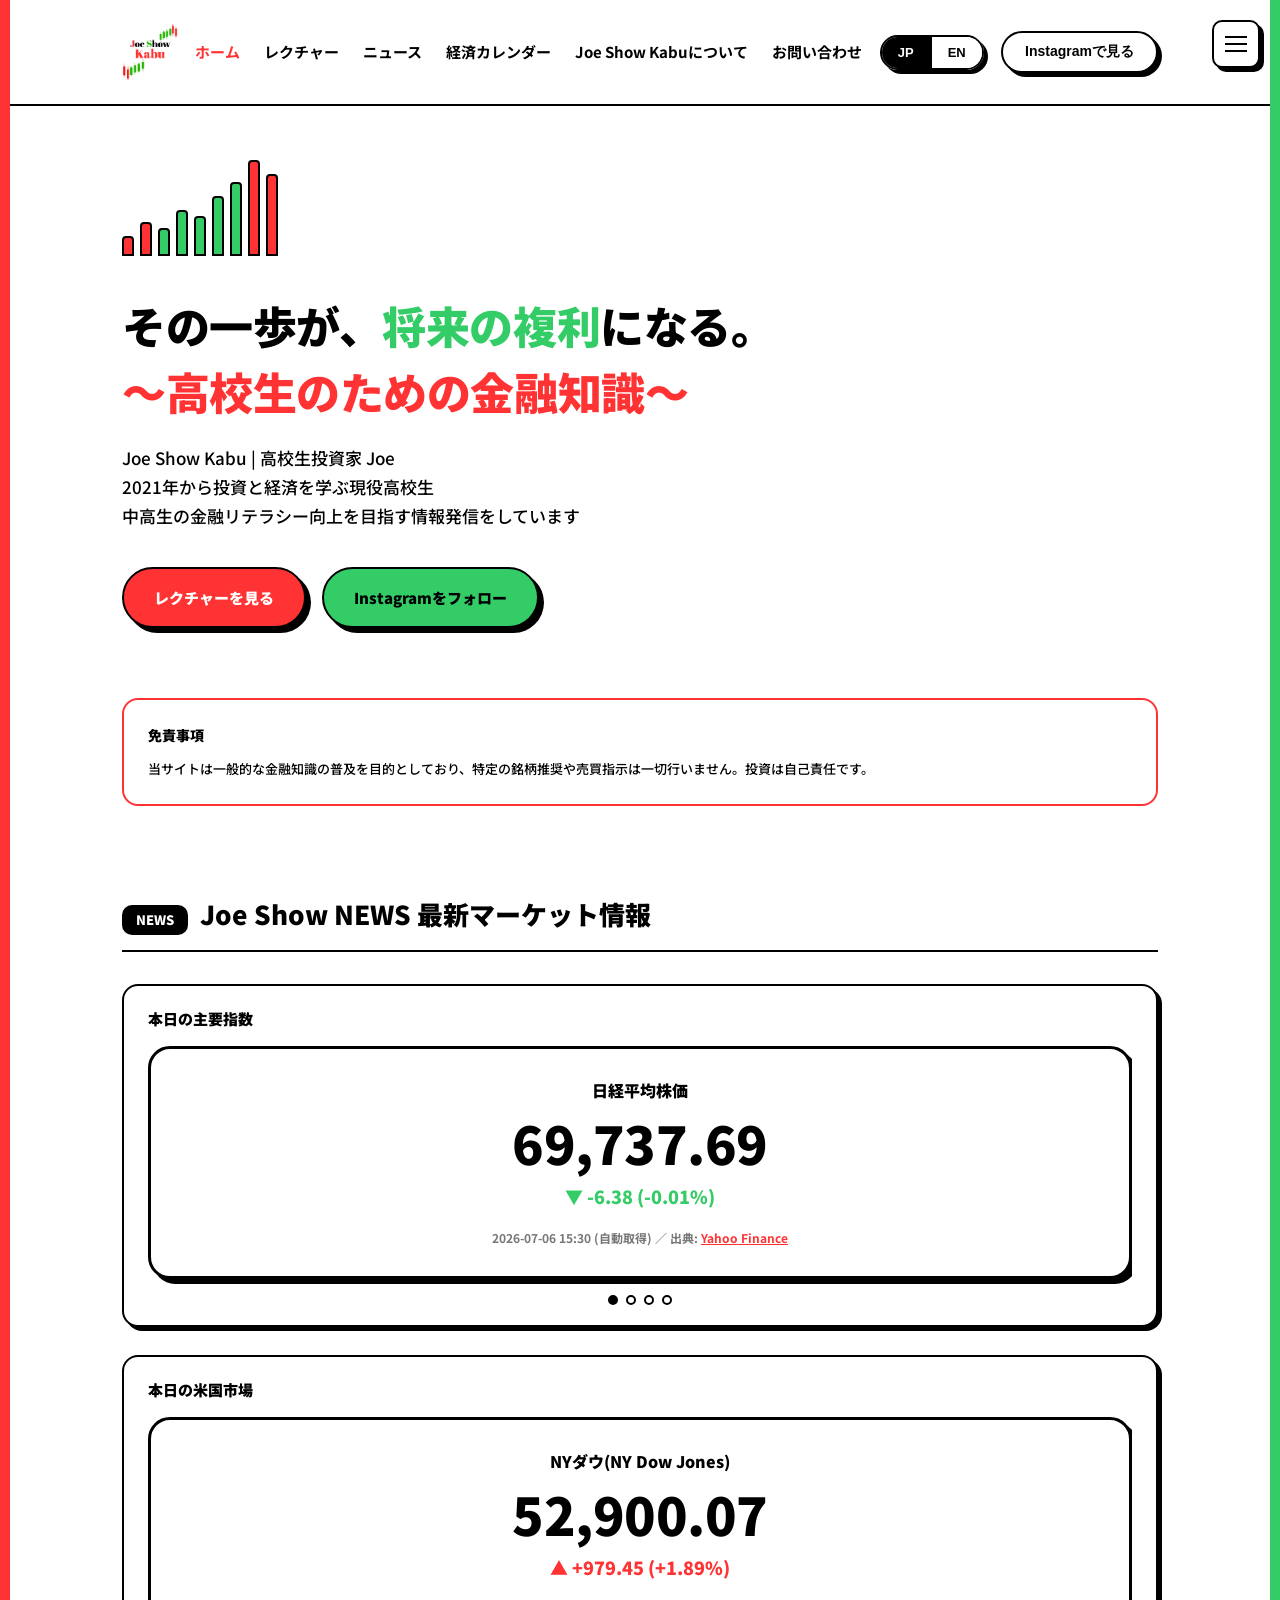
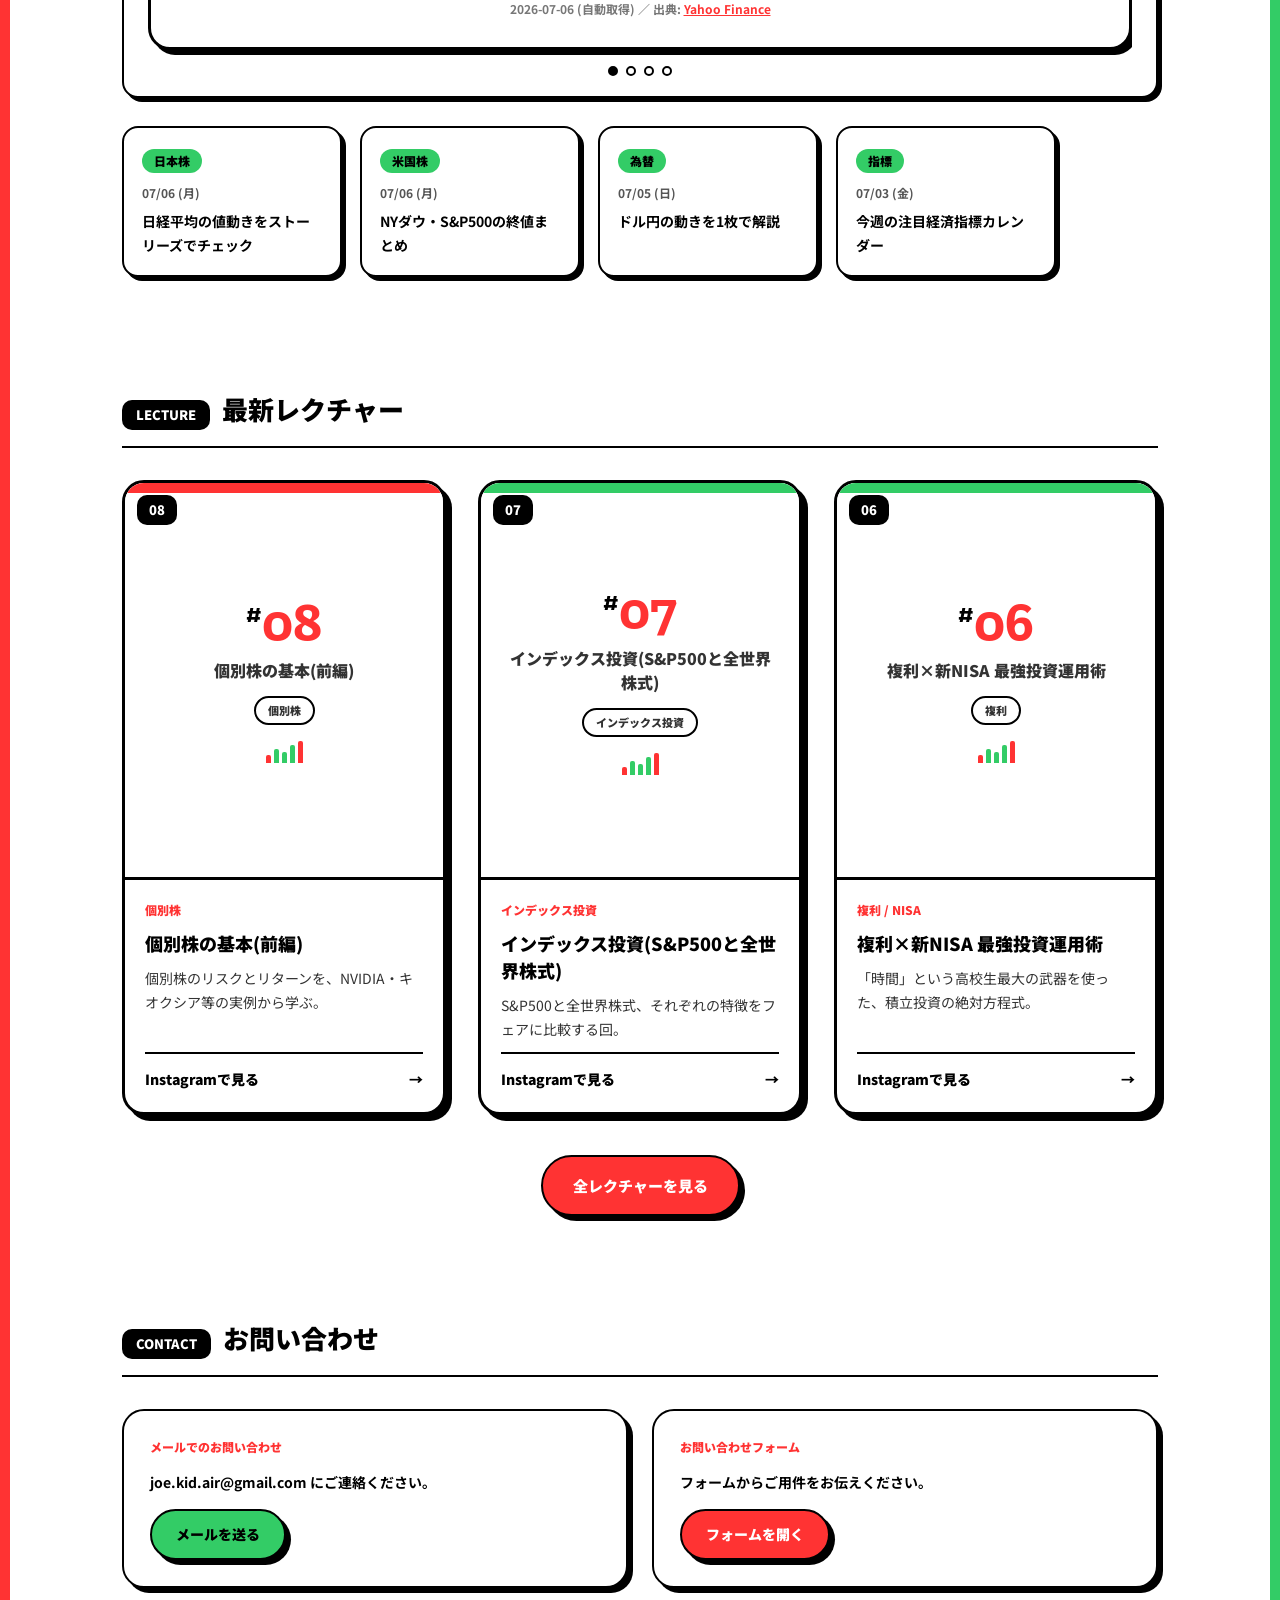
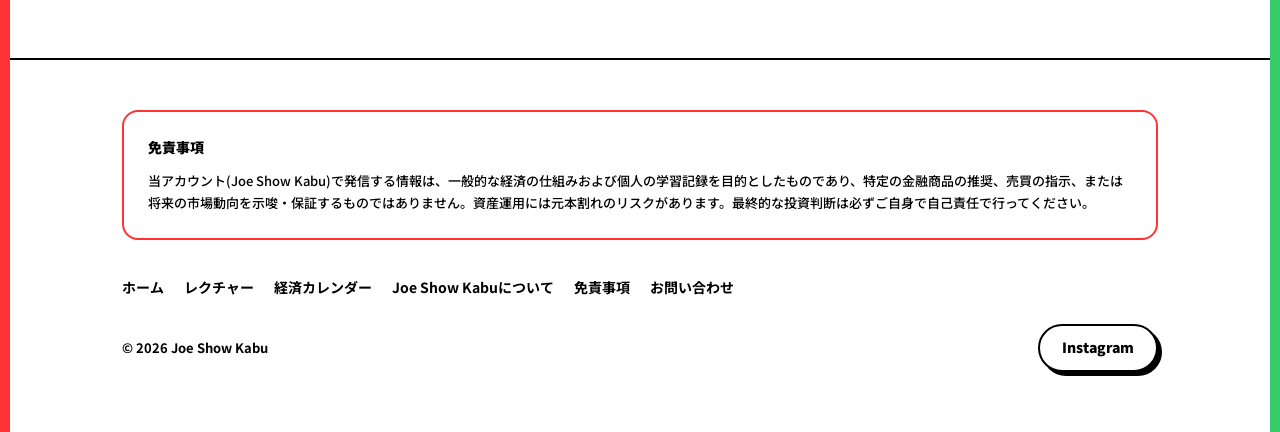
==== commit d286338b: "Replace always-visible QR image with a QR-or-direct-link choice modal The header "Instagramで見る" link" ====
--- a/index.html
+++ b/index.html
@@ -29,12 +29,19 @@
         <button type="button" data-lang="ja" class="active">JP</button>
         <button type="button" data-lang="en">EN</button>
       </div>
-      <a href="https://www.instagram.com/joeshowkabu/" target="_blank" rel="noopener" class="btn-insta" data-i18n="nav.insta">Instagramで見る</a>
-      <div class="qr-inline">
-        <img src="assets/instagram-qr.png" alt="Joe Show Kabu Instagram QRコード (@joeshowkabu)">
-      </div>
+      <button type="button" id="insta-btn" class="btn-insta" data-i18n="nav.insta">Instagramで見る</button>
     </div>
   </header>
+
+  <div class="insta-modal-backdrop" id="insta-modal-backdrop"></div>
+  <div class="insta-modal" id="insta-modal">
+    <button type="button" class="insta-modal-close" id="insta-modal-close" aria-label="閉じる">×</button>
+    <div class="insta-modal-title" data-i18n="instaModal.title">Instagramで見る</div>
+    <img src="assets/instagram-qr.png" class="insta-modal-qr" alt="Joe Show Kabu Instagram QRコード (@joeshowkabu)">
+    <p class="insta-modal-caption" data-i18n="instaModal.scanText">スマホでQRコードを読み取る</p>
+    <div class="insta-modal-divider" data-i18n="instaModal.or">または</div>
+    <a href="https://www.instagram.com/joeshowkabu/" target="_blank" rel="noopener" class="btn btn-primary insta-modal-open" data-i18n="instaModal.openBtn">PCでInstagramを開く</a>
+  </div>
 
   <button type="button" id="menu-toggle" class="menu-toggle" aria-label="メニューを開く">
     <span></span><span></span><span></span>
--- a/assets/style.css
+++ b/assets/style.css
@@ -64,9 +64,26 @@
 .menu-drawer .lang-toggle{align-self:flex-start;}
 .menu-drawer .btn-insta{align-self:flex-start;}
 
-/* instagram QR code (常時表示・枠なし) */
-.qr-inline{display:inline-flex;align-items:center;justify-content:center;}
-.qr-inline img{width:88px;height:88px;object-fit:contain;display:block;}
+/* instagram: QRコード or 直接開く、を選べるモーダル */
+.insta-modal-backdrop{position:fixed;inset:0;background:rgba(0,0,0,0.6);z-index:50;display:none;}
+.insta-modal-backdrop.open{display:block;}
+.insta-modal{
+  position:fixed;top:50%;left:50%;transform:translate(-50%,-50%);z-index:51;
+  background:var(--white);border:3px solid var(--black);border-radius:var(--r-lg);
+  box-shadow:8px 8px 0 var(--black);padding:36px 32px;max-width:320px;width:90vw;
+  text-align:center;display:none;
+}
+.insta-modal.open{display:block;}
+.insta-modal-close{
+  position:absolute;top:-16px;right:-16px;width:36px;height:36px;
+  border:2px solid var(--black);border-radius:999px;background:var(--white);
+  font-weight:900;font-size:16px;cursor:pointer;box-shadow:3px 3px 0 var(--black);
+}
+.insta-modal-title{font-weight:900;font-size:18px;margin-bottom:20px;}
+.insta-modal-qr{width:160px;height:160px;object-fit:contain;display:block;margin:0 auto 10px;}
+.insta-modal-caption{font-size:13px;font-weight:700;color:var(--ink);margin:0 0 20px;}
+.insta-modal-divider{font-size:12px;font-weight:900;color:#999;margin:0 0 20px;position:relative;}
+.insta-modal-open{width:100%;box-sizing:border-box;}
 
 /* language toggle */
 .lang-toggle{display:inline-flex;border:2px solid var(--black);border-radius:999px;overflow:hidden;box-shadow:4px 4px 0 var(--black);}
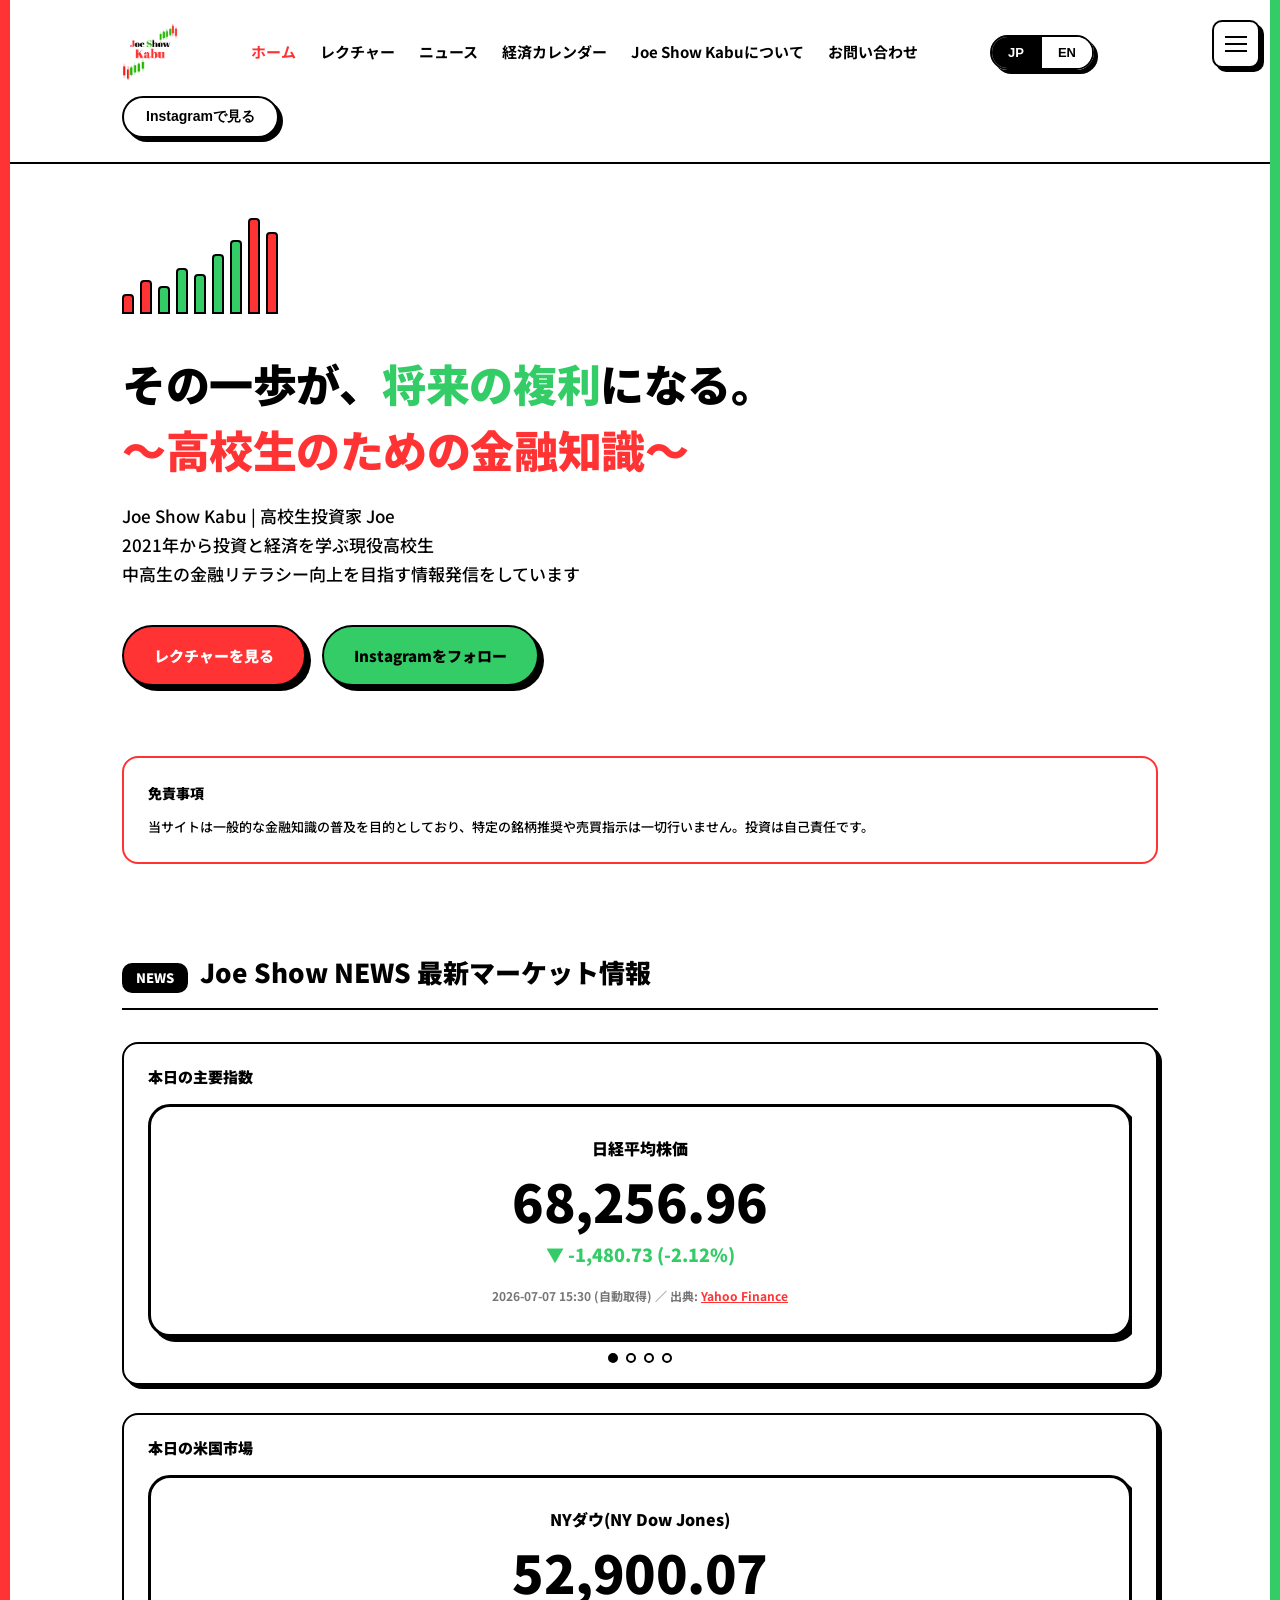
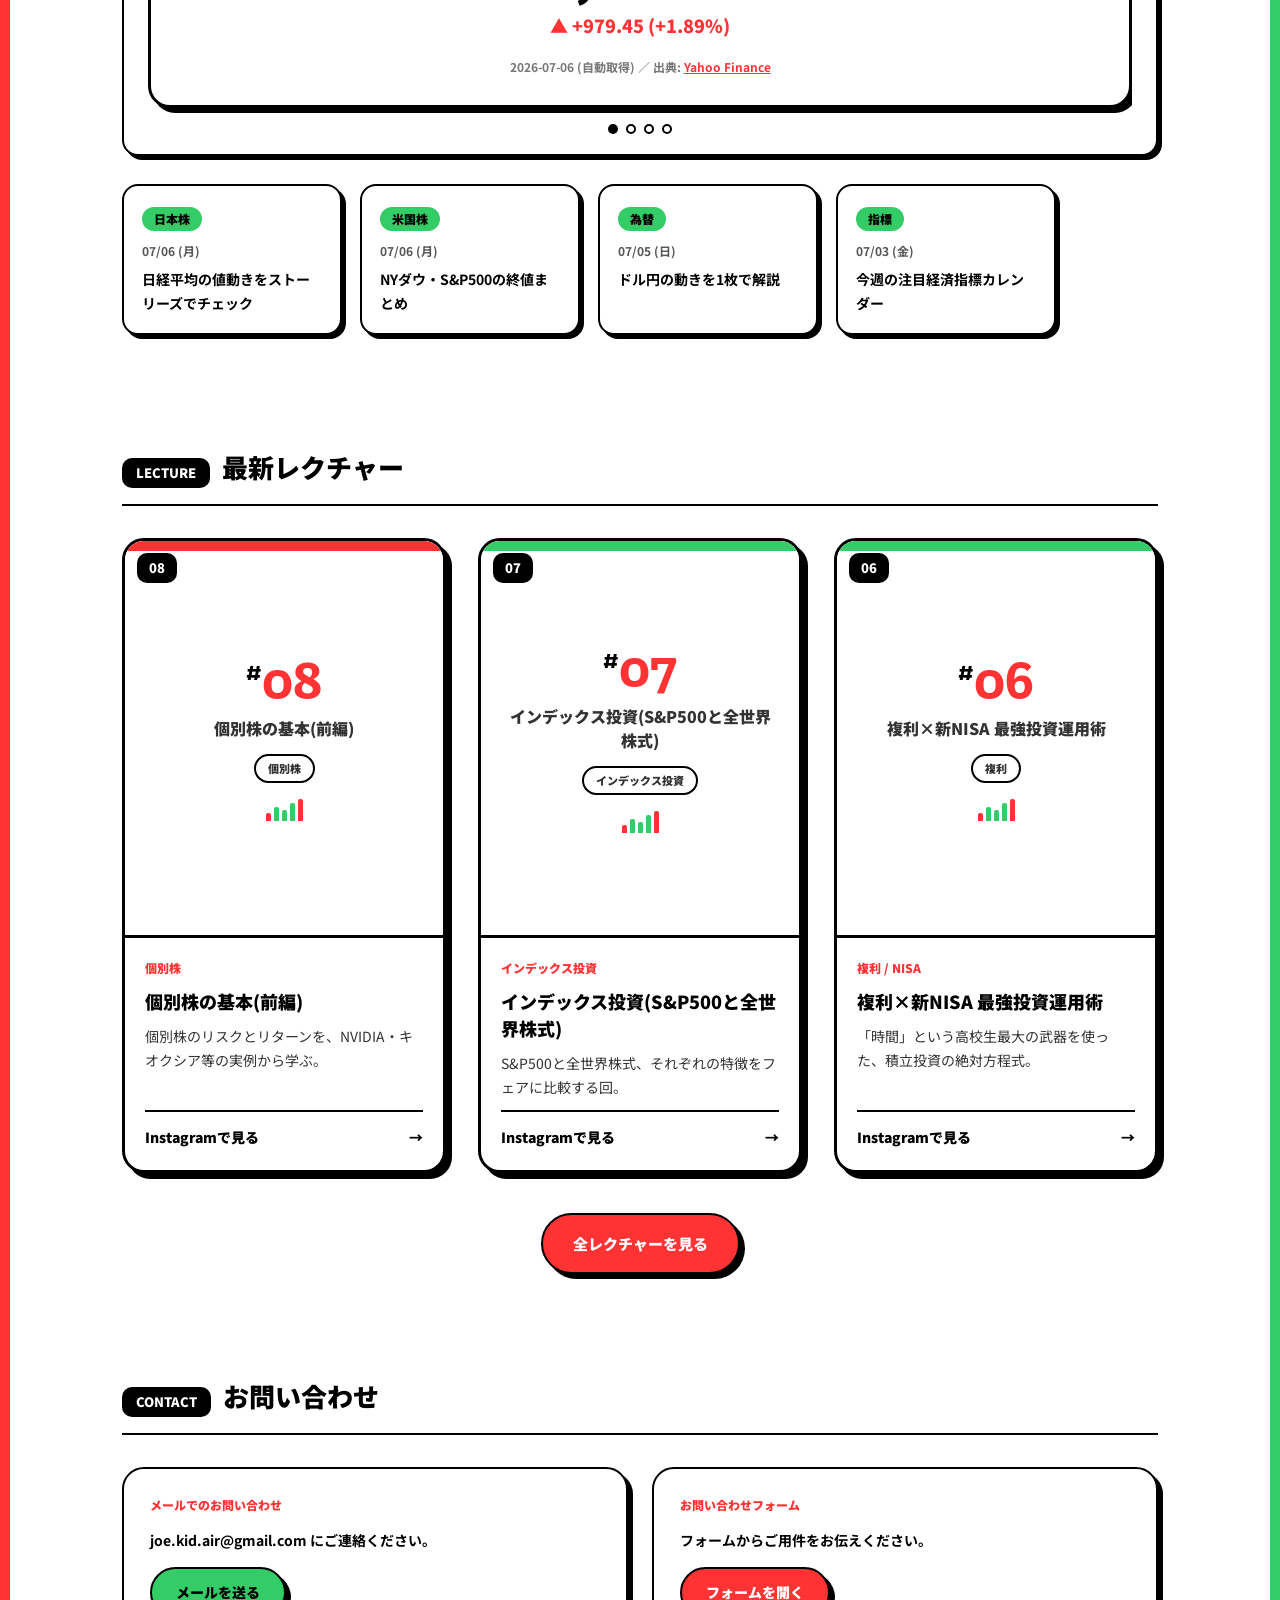
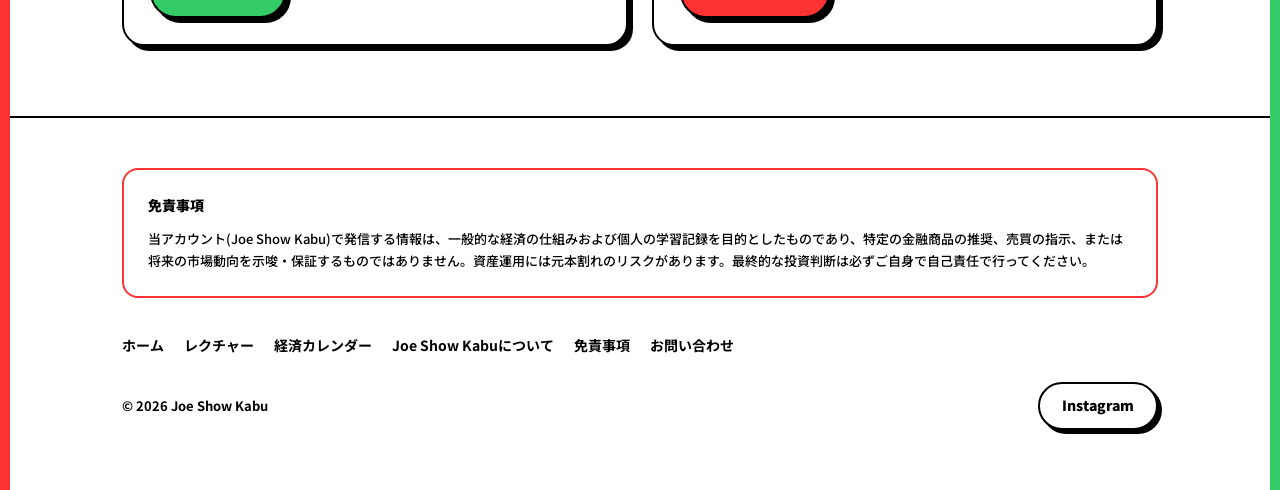
==== commit 7ded9a25: "Site audit: fix hamburger overlap, add favicon/OG, drawer logo, back-to-top Bug fixes from a full si" ====
--- a/index.html
+++ b/index.html
@@ -5,6 +5,13 @@
 <meta name="viewport" content="width=device-width, initial-scale=1.0">
 <title>Joe Show Kabu | その一歩が、将来の複利になる。〜高校生のための金融知識〜</title>
 <meta name="description" content="中高生向けに株式・投資・お金の仕組みをポップかつ本気で解説するJoe Show Kabuの公式サイト。">
+<link rel="icon" type="image/png" href="assets/logo.png">
+<meta property="og:type" content="website">
+<meta property="og:title" content="Joe Show Kabu | その一歩が、将来の複利になる。〜高校生のための金融知識〜">
+<meta property="og:description" content="中高生向けに株式・投資・お金の仕組みをポップかつ本気で解説するJoe Show Kabuの公式サイト。">
+<meta property="og:url" content="https://joekidtv.github.io/joeshowkabu-site/">
+<meta property="og:image" content="https://joekidtv.github.io/joeshowkabu-site/assets/logo.png">
+<meta name="twitter:card" content="summary">
 <link rel="preconnect" href="https://fonts.googleapis.com">
 <link rel="preconnect" href="https://fonts.gstatic.com" crossorigin>
 <link href="https://fonts.googleapis.com/css2?family=Noto+Sans+JP:wght@400;500;700;900&family=Zilla+Slab:wght@700;900&display=swap" rel="stylesheet">
@@ -49,6 +56,7 @@
   <div class="menu-backdrop" id="menu-backdrop"></div>
   <div class="menu-drawer" id="menu-drawer">
     <button type="button" id="menu-drawer-close" class="menu-drawer-close" aria-label="閉じる">×</button>
+    <a href="index.html" class="drawer-logo"><img src="assets/logo.png" alt="Joe Show Kabu"></a>
       <nav>
         <ul>
           <li><a href="index.html" class="active" data-i18n="nav.home">Home</a></li>
@@ -166,6 +174,7 @@
     </div>
   </footer>
 </div>
+<button type="button" id="back-to-top" class="back-to-top" aria-label="ページ上部へ戻る">↑</button>
 <script src="assets/i18n.js"></script>
 <script src="assets/app.js"></script>
 <script>
--- a/assets/style.css
+++ b/assets/style.css
@@ -9,6 +9,7 @@
   --r-lg:22px;
 }
 *{box-sizing:border-box;}
+html{scroll-behavior:smooth;}
 body{margin:0;font-family:'Noto Sans JP',sans-serif;color:var(--black);background:var(--white);line-height:1.7;}
 a{color:inherit;text-decoration:none;}
 img{max-width:100%;}
@@ -42,6 +43,10 @@
 }
 .menu-toggle:hover{transform:translate(-2px,-2px);box-shadow:6px 6px 0 var(--black);}
 .menu-toggle span{width:22px;height:2px;background:var(--black);display:block;}
+/* PCでは固定表示の三本線ボタンとヘッダー右端の「Instagramで見る」が重ならないよう右側に余白を確保 */
+@media (min-width:901px){
+  header .container{padding-right:96px;}
+}
 
 .menu-backdrop{position:fixed;inset:0;background:rgba(0,0,0,0.6);z-index:40;display:none;}
 .menu-backdrop.open{display:block;}
@@ -63,6 +68,20 @@
 .menu-drawer nav ul a.active{color:var(--red);}
 .menu-drawer .lang-toggle{align-self:flex-start;}
 .menu-drawer .btn-insta{align-self:flex-start;}
+.menu-drawer .drawer-logo{display:inline-flex;align-self:flex-start;}
+.menu-drawer .drawer-logo img{height:48px;width:auto;display:block;}
+
+/* back to top (一定量スクロールすると表示) */
+.back-to-top{
+  position:fixed;bottom:24px;right:20px;z-index:30;
+  width:48px;height:48px;border:2px solid var(--black);border-radius:999px;
+  background:var(--white);box-shadow:4px 4px 0 var(--black);cursor:pointer;
+  font-weight:900;font-size:18px;color:var(--black);
+  display:none;align-items:center;justify-content:center;
+  transition:transform .1s, box-shadow .1s;
+}
+.back-to-top.visible{display:flex;}
+.back-to-top:hover{transform:translate(-2px,-2px);box-shadow:6px 6px 0 var(--black);}
 
 /* instagram: QRコード or 直接開く、を選べるモーダル */
 .insta-modal-backdrop{position:fixed;inset:0;background:rgba(0,0,0,0.6);z-index:50;display:none;}
@@ -255,6 +274,8 @@
 
 @media (max-width:900px){
   .lecture-grid{grid-template-columns:repeat(2,1fr);}
+  /* スマホ・タブレットではヘッダーを非表示にし、常時固定のハンバーガーメニューのみ表示する */
+  header{display:none;}
 }
 
 @media (max-width:600px){
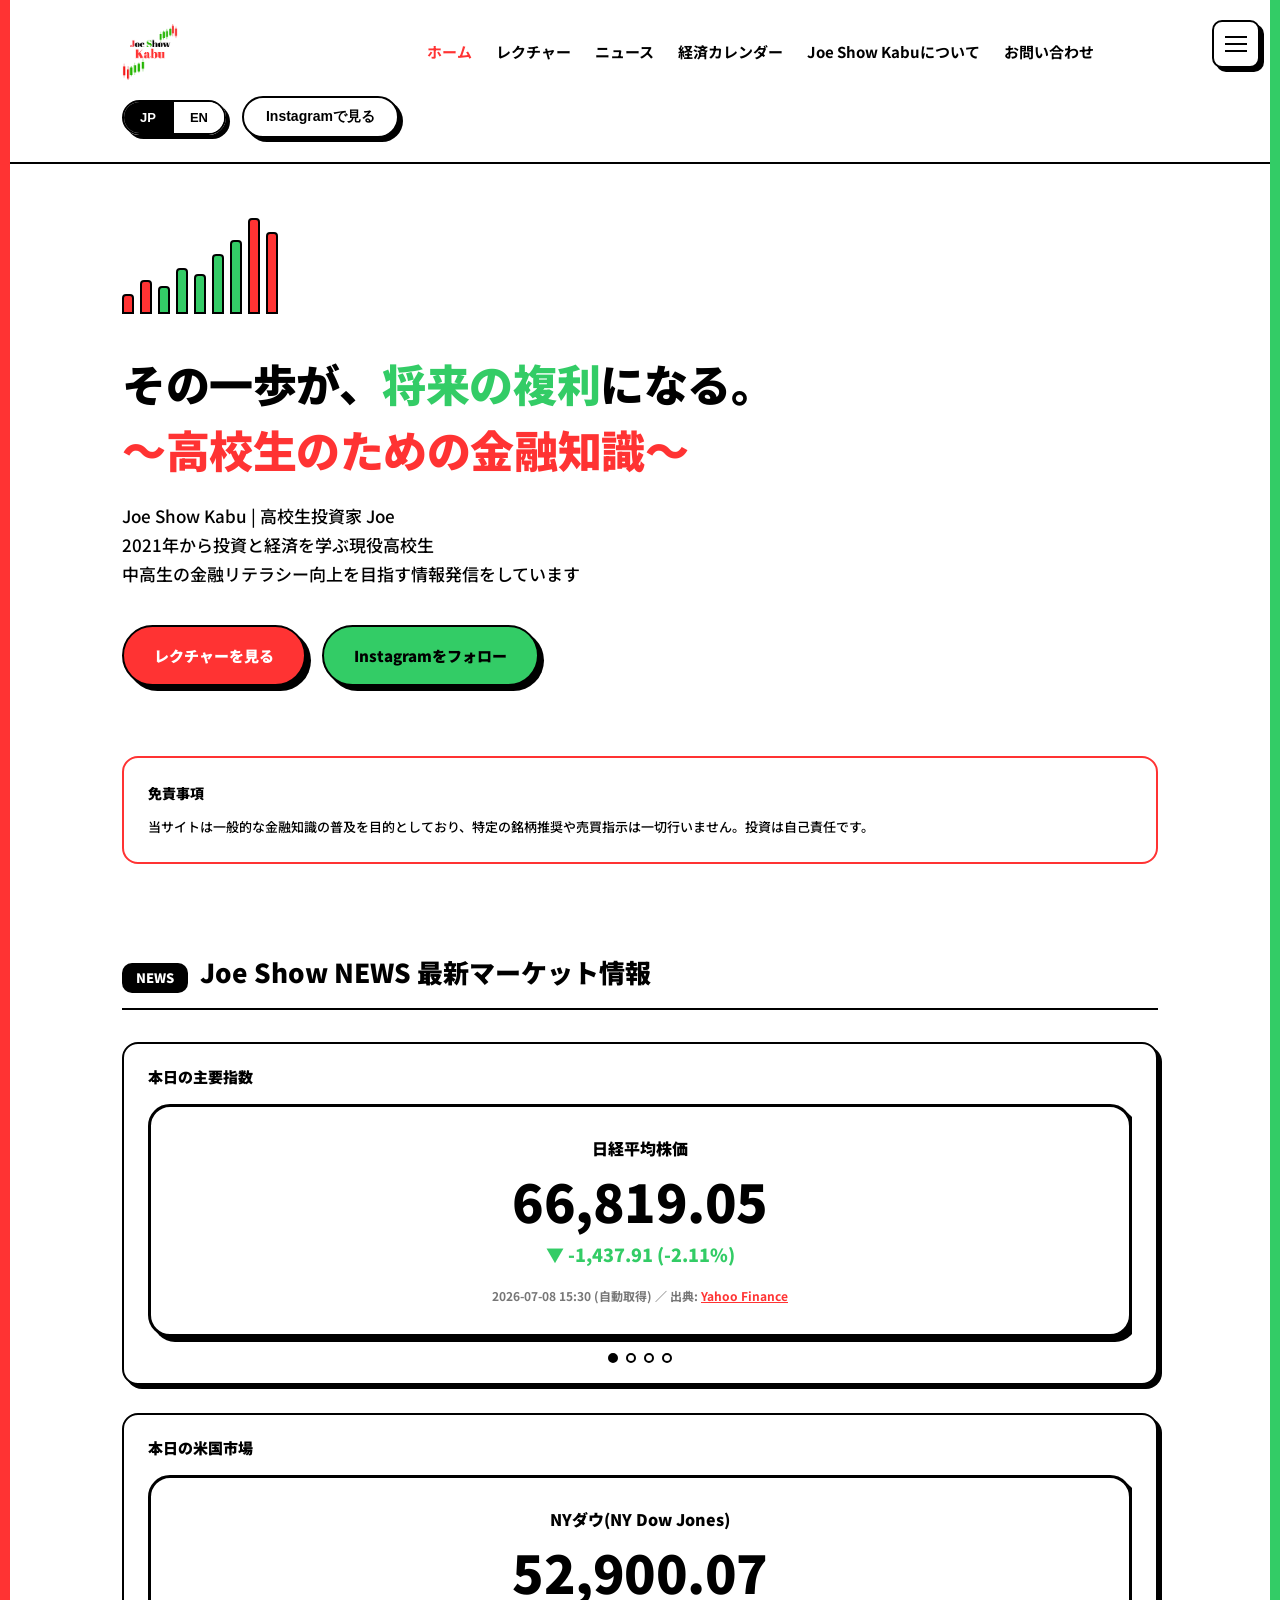
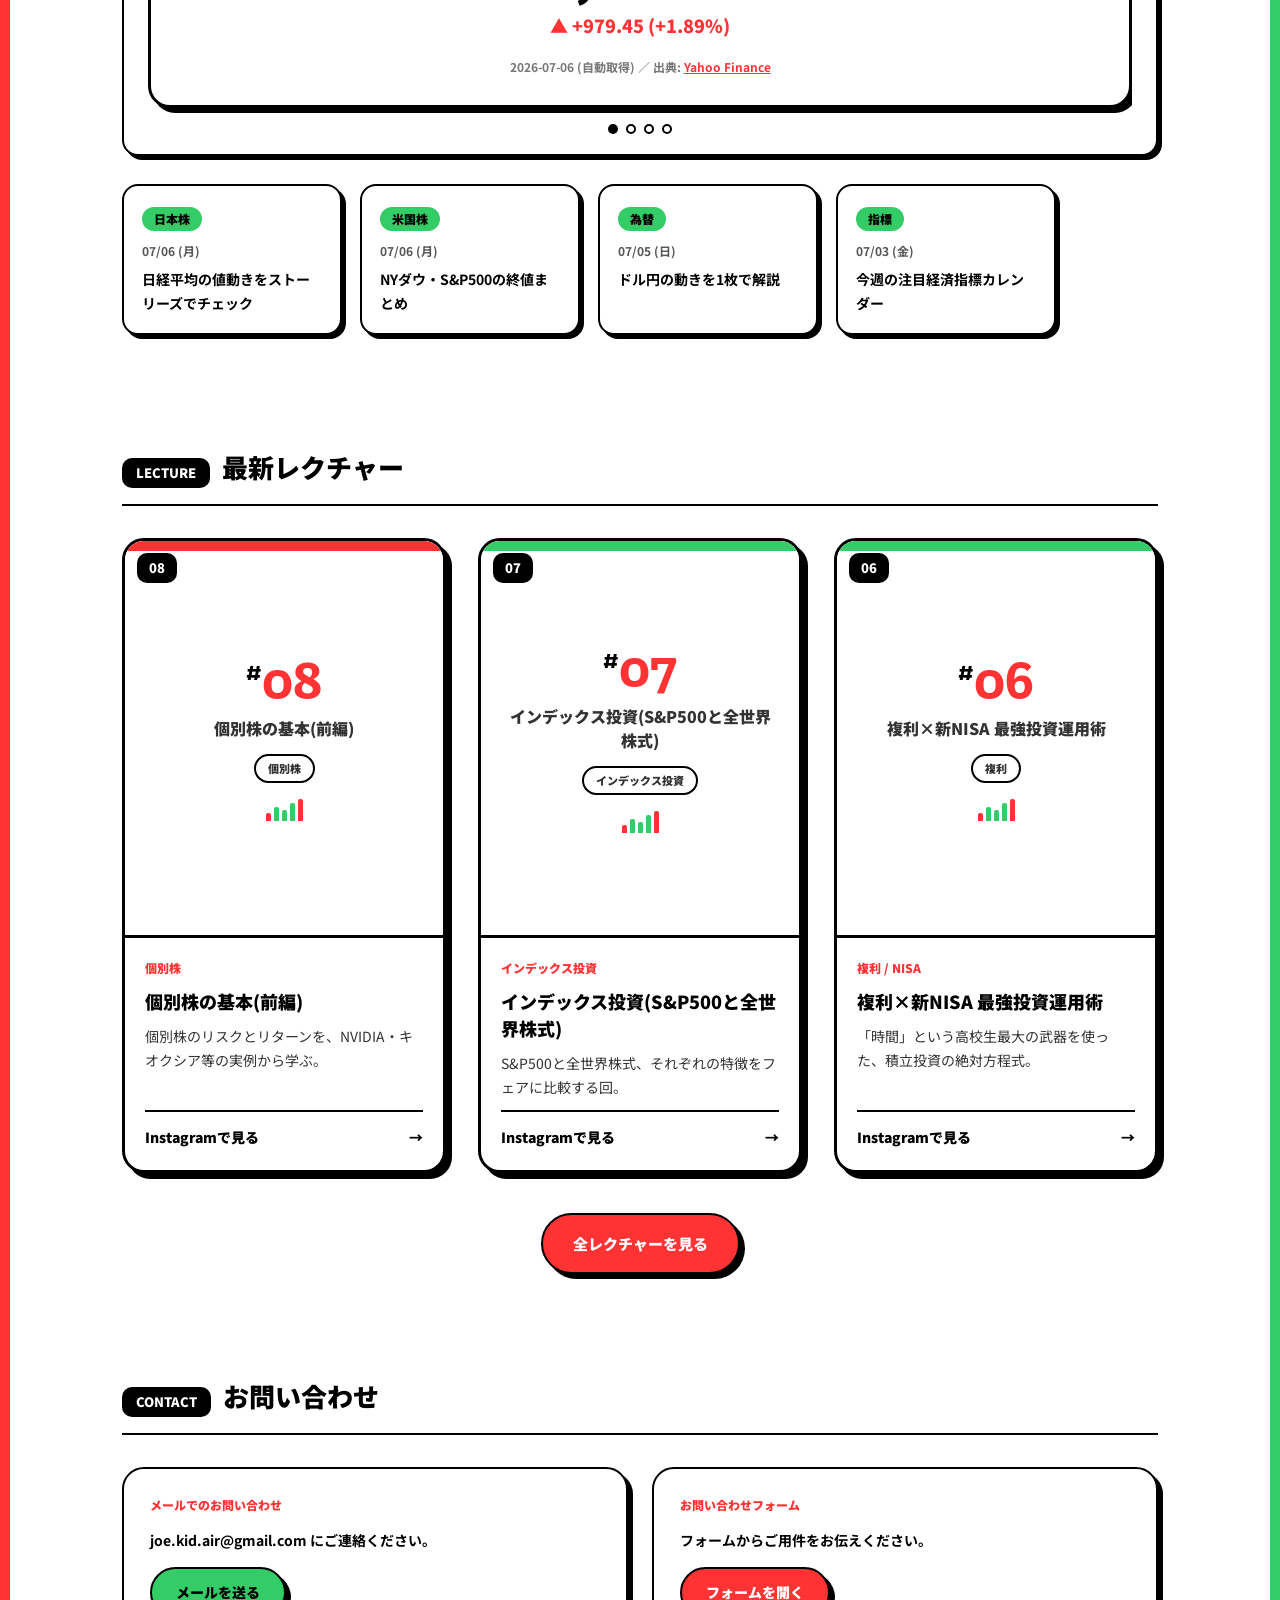
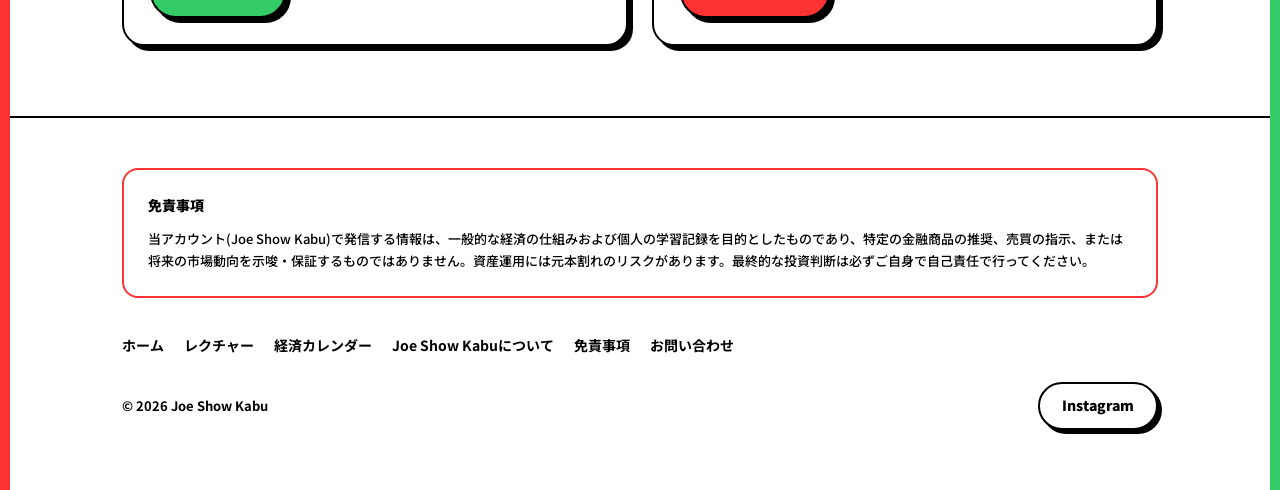
==== commit 0df11741: "Group JP/EN toggle and Instagram button so they stay together when wrapping They were separate flex " ====
--- a/index.html
+++ b/index.html
@@ -32,11 +32,13 @@
           <li><a href="#contact" data-i18n="nav.contact">お問い合わせ</a></li>
         </ul>
       </nav>
-      <div class="lang-toggle" id="lang-toggle" role="group" aria-label="Language toggle">
-        <button type="button" data-lang="ja" class="active">JP</button>
-        <button type="button" data-lang="en">EN</button>
+      <div class="header-actions">
+        <div class="lang-toggle" id="lang-toggle" role="group" aria-label="Language toggle">
+          <button type="button" data-lang="ja" class="active">JP</button>
+          <button type="button" data-lang="en">EN</button>
+        </div>
+        <button type="button" id="insta-btn" class="btn-insta" data-i18n="nav.insta">Instagramで見る</button>
       </div>
-      <button type="button" id="insta-btn" class="btn-insta" data-i18n="nav.insta">Instagramで見る</button>
     </div>
   </header>
 
--- a/assets/style.css
+++ b/assets/style.css
@@ -25,6 +25,7 @@
 nav ul{list-style:none;display:flex;gap:24px;margin:0;padding:0;font-weight:700;font-size:15px;flex-wrap:wrap;}
 nav ul a:hover{color:var(--red);}
 nav ul a.active{color:var(--red);}
+.header-actions{display:flex;align-items:center;gap:16px;flex-wrap:wrap;}
 .btn-insta{
   border:2px solid var(--black);background:var(--white);border-radius:999px;
   padding:10px 22px;font-weight:900;font-size:14px;
